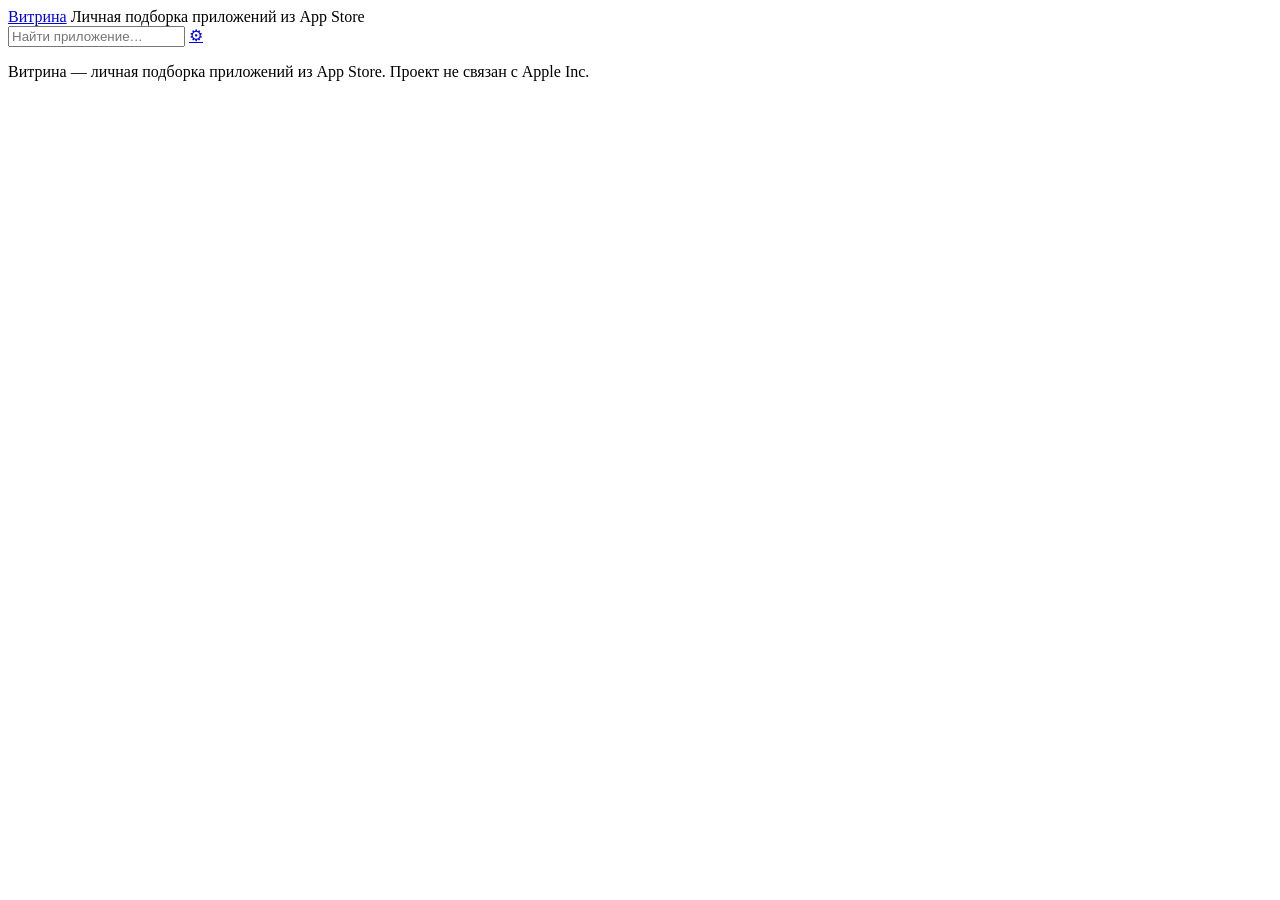
==== index.html @ bc3e37fc "Create index.html" ====
<!doctype html>
<html lang="ru">
<head>
  <meta charset="UTF-8">
  <meta name="viewport" content="width=device-width, initial-scale=1">
  <title>Витрина — подборка приложений из App Store</title>
  <meta name="description" content="Личная подборка полезных и интересных приложений из App Store.">
  <link rel="icon" href="data:image/svg+xml,%3Csvg xmlns='http://www.w3.org/2000/svg' viewBox='0 0 32 32'%3E%3Crect width='32' height='32' rx='8' fill='%23FF5A36'/%3E%3Ctext x='16' y='22' font-size='18' font-family='sans-serif' font-weight='700' fill='%2317100D' text-anchor='middle'%3EВ%3C/text%3E%3C/svg%3E">
  <link rel="preconnect" href="https://fonts.googleapis.com">
  <link rel="preconnect" href="https://fonts.gstatic.com" crossorigin>
  <link href="https://fonts.googleapis.com/css2?family=Unbounded:wght@500;600;700&family=Inter:wght@400;500;600&display=swap" rel="stylesheet">
  <link rel="stylesheet" href="css/style.css">
</head>
<body>

  <header class="site-header">
    <div class="header-inner">
      <div class="logo-block">
        <a href="index.html" class="logo">Витрина</a>
        <span class="logo-tagline">Личная подборка приложений из App Store</span>
      </div>
      <nav class="main-nav" id="categoryNav" aria-label="Категории"></nav>
      <div class="header-actions">
        <input type="search" id="searchInput" placeholder="Найти приложение…" aria-label="Поиск">
        <a class="admin-link" href="admin.html" title="Админ-панель" aria-label="Админ-панель">⚙</a>
      </div>
    </div>
  </header>

  <main>
    <section id="featuredSlot"></section>
    <section>
      <div class="feed-grid" id="feedGrid"></div>
      <p class="empty-state" id="emptyState" hidden>Ничего не нашлось. Попробуйте другую категорию или запрос.</p>
    </section>
  </main>

  <footer class="site-footer">
    <p>Витрина — личная подборка приложений из App Store. Проект не связан с Apple Inc.</p>
  </footer>

  <script src="js/apps-data.js"></script>
  <script src="js/store.js"></script>
  <script src="js/main.js"></script>
</body>
</html>
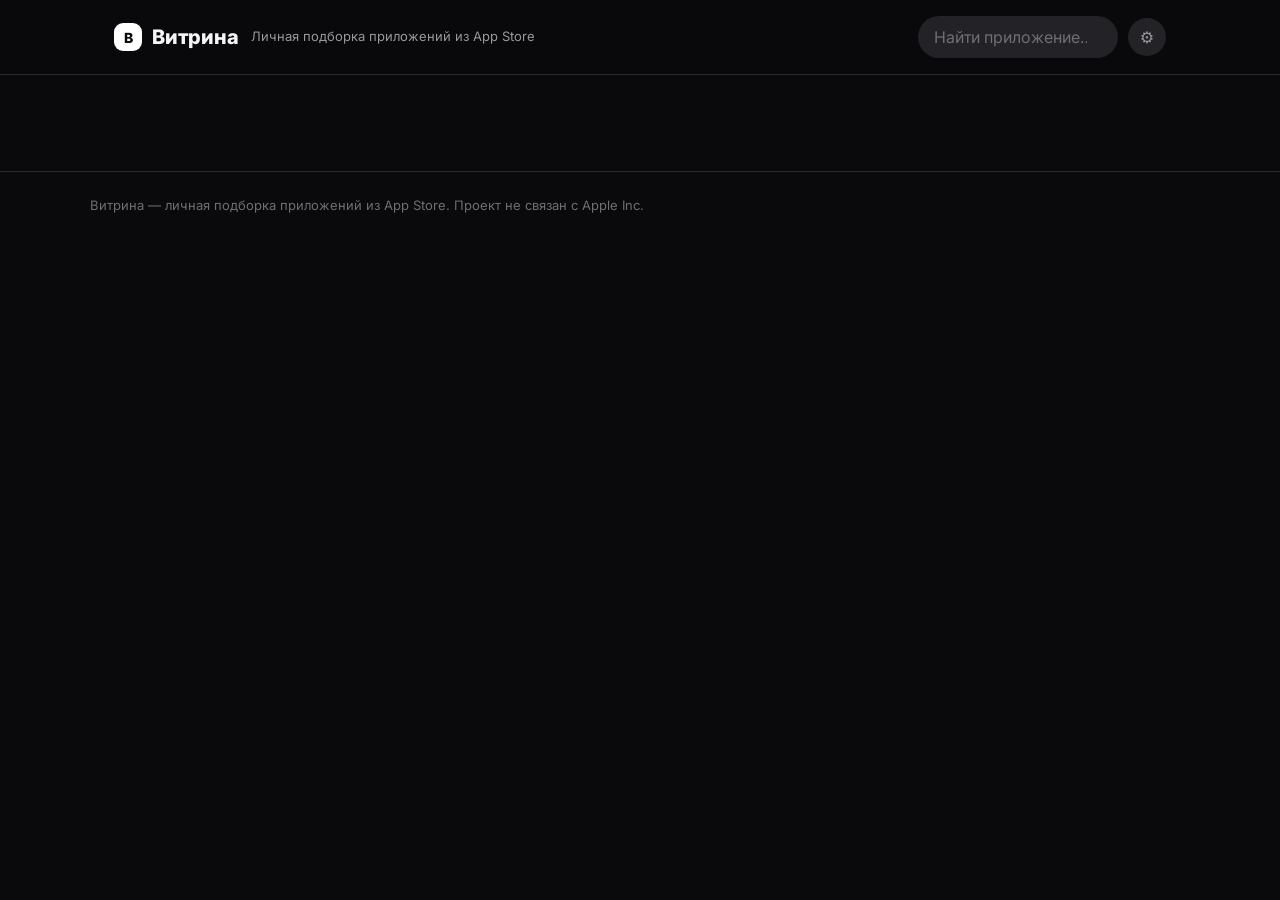
==== commit 54a4f859: "Update index.html" ====
--- a/index.html
+++ b/index.html
@@ -5,10 +5,10 @@
   <meta name="viewport" content="width=device-width, initial-scale=1">
   <title>Витрина — подборка приложений из App Store</title>
   <meta name="description" content="Личная подборка полезных и интересных приложений из App Store.">
-  <link rel="icon" href="data:image/svg+xml,%3Csvg xmlns='http://www.w3.org/2000/svg' viewBox='0 0 32 32'%3E%3Crect width='32' height='32' rx='8' fill='%23FF5A36'/%3E%3Ctext x='16' y='22' font-size='18' font-family='sans-serif' font-weight='700' fill='%2317100D' text-anchor='middle'%3EВ%3C/text%3E%3C/svg%3E">
+  <link rel="icon" href="data:image/svg+xml,%3Csvg xmlns='http://www.w3.org/2000/svg' viewBox='0 0 32 32'%3E%3Crect width='32' height='32' rx='9' fill='%230A0A0C'/%3E%3Ctext x='16' y='22' font-size='16' font-family='sans-serif' font-weight='800' fill='%23FFFFFF' text-anchor='middle'%3EВ%3C/text%3E%3C/svg%3E">
   <link rel="preconnect" href="https://fonts.googleapis.com">
   <link rel="preconnect" href="https://fonts.gstatic.com" crossorigin>
-  <link href="https://fonts.googleapis.com/css2?family=Unbounded:wght@500;600;700&family=Inter:wght@400;500;600&display=swap" rel="stylesheet">
+  <link href="https://fonts.googleapis.com/css2?family=Inter:wght@400;500;600;700;800&display=swap" rel="stylesheet">
   <link rel="stylesheet" href="css/style.css">
 </head>
 <body>
@@ -16,7 +16,7 @@
   <header class="site-header">
     <div class="header-inner">
       <div class="logo-block">
-        <a href="index.html" class="logo">Витрина</a>
+        <a href="index.html" class="logo"><span class="logo-mark">В</span>Витрина</a>
         <span class="logo-tagline">Личная подборка приложений из App Store</span>
       </div>
       <nav class="main-nav" id="categoryNav" aria-label="Категории"></nav>
@@ -39,8 +39,4 @@
     <p>Витрина — личная подборка приложений из App Store. Проект не связан с Apple Inc.</p>
   </footer>
 
-  <script src="js/apps-data.js"></script>
-  <script src="js/store.js"></script>
-  <script src="js/main.js"></script>
-</body>
-</html>
+  <script src="js/apps-data.js">
--- a/css/style.css
+++ b/css/style.css
@@ -0,0 +1,559 @@
+/* -------------------------------------------------------------------------
+   Витрина — design tokens (v2)
+   Монохромная тёмная гамма по референсам: почти чёрный фон, тёмно-серые
+   карточки, единственный "яркий" акцент — белый (как в кнопках Sign in /
+   Continue), капсульные формы для кнопок и полей, без цветной маркировки.
+------------------------------------------------------------------------- */
+:root {
+  --bg: #0A0A0C;
+  --surface: #18181B;
+  --surface-2: #232327;
+  --surface-3: #2C2C31;
+  --border: #2A2A2E;
+  --text: #F5F5F7;
+  --text-dim: #98989D;
+  --text-faint: #6E6E73;
+  --accent: #FFFFFF;
+  --accent-text: #0A0A0C;
+  --danger: #E5675A;
+  --radius-s: 12px;
+  --radius-m: 20px;
+  --radius-l: 28px;
+  --radius-full: 999px;
+  --content-width: 1100px;
+  --font: 'Inter', system-ui, -apple-system, sans-serif;
+}
+
+* { box-sizing: border-box; }
+
+html { color-scheme: dark; }
+
+body {
+  margin: 0;
+  background: var(--bg);
+  color: var(--text);
+  font-family: var(--font);
+  font-size: 16px;
+  line-height: 1.5;
+  -webkit-font-smoothing: antialiased;
+}
+
+h1, h2, h3 {
+  font-family: var(--font);
+  font-weight: 800;
+  letter-spacing: -0.01em;
+  line-height: 1.15;
+  margin: 0;
+}
+
+.logo { font-weight: 800; }
+
+p { margin: 0; }
+
+a { color: inherit; text-decoration: none; }
+
+img { max-width: 100%; display: block; }
+
+button, input, select, textarea {
+  font: inherit;
+  color: inherit;
+}
+
+:focus-visible {
+  outline: 2px solid var(--text);
+  outline-offset: 2px;
+}
+
+@media (prefers-reduced-motion: reduce) {
+  * { transition: none !important; animation: none !important; }
+}
+
+.wrap {
+  max-width: var(--content-width);
+  margin: 0 auto;
+  padding: 0 24px;
+}
+
+/* --------------------------------- header -------------------------------- */
+
+.site-header {
+  position: sticky;
+  top: 0;
+  z-index: 10;
+  background: rgba(10, 10, 12, 0.85);
+  backdrop-filter: blur(14px);
+  border-bottom: 1px solid var(--border);
+}
+
+.header-inner {
+  max-width: var(--content-width);
+  margin: 0 auto;
+  padding: 16px 24px;
+  display: flex;
+  align-items: center;
+  gap: 24px;
+  flex-wrap: wrap;
+}
+
+.logo-block {
+  display: flex;
+  align-items: center;
+  gap: 10px;
+  margin-right: auto;
+}
+
+.logo {
+  display: flex;
+  align-items: center;
+  gap: 10px;
+  font-size: 20px;
+  letter-spacing: -0.01em;
+}
+
+.logo-mark {
+  display: grid;
+  place-items: center;
+  width: 28px;
+  height: 28px;
+  border-radius: 9px;
+  background: var(--accent);
+  color: var(--accent-text);
+  font-size: 14px;
+  font-weight: 800;
+  flex: none;
+}
+
+.logo-tagline {
+  font-size: 13px;
+  color: var(--text-dim);
+  padding-left: 2px;
+}
+
+.back-link {
+  display: inline-block;
+  font-size: 14px;
+  color: var(--text-dim);
+  margin: 20px 0 0;
+  padding: 4px 0;
+}
+.back-link:hover { color: var(--text); }
+
+.main-nav {
+  display: flex;
+  gap: 8px;
+  overflow-x: auto;
+  scrollbar-width: none;
+}
+.main-nav::-webkit-scrollbar { display: none; }
+
+.nav-pill {
+  flex: none;
+  border: none;
+  background: var(--surface-2);
+  color: var(--text-dim);
+  padding: 8px 16px;
+  border-radius: var(--radius-full);
+  font-size: 14px;
+  font-weight: 500;
+  cursor: pointer;
+  transition: background 0.15s ease, color 0.15s ease;
+}
+.nav-pill:hover { background: var(--surface-3); color: var(--text); }
+.nav-pill.active {
+  background: var(--accent);
+  color: var(--accent-text);
+  font-weight: 600;
+}
+
+.header-actions {
+  display: flex;
+  align-items: center;
+  gap: 10px;
+}
+
+#searchInput {
+  background: var(--surface-2);
+  border: none;
+  border-radius: var(--radius-full);
+  padding: 9px 16px;
+  width: 200px;
+  max-width: 40vw;
+  transition: background 0.15s ease;
+}
+#searchInput:focus { background: var(--surface-3); }
+#searchInput::placeholder { color: var(--text-faint); }
+
+.admin-link {
+  width: 38px;
+  height: 38px;
+  display: grid;
+  place-items: center;
+  border-radius: 50%;
+  background: var(--surface-2);
+  font-size: 16px;
+  flex: none;
+  transition: background 0.15s ease, color 0.15s ease;
+  color: var(--text-dim);
+}
+.admin-link:hover { color: var(--text); background: var(--surface-3); }
+
+/* --------------------------------- main / feed --------------------------- */
+
+main { max-width: var(--content-width); margin: 0 auto; padding: 32px 24px 64px; }
+
+.tag {
+  display: inline-flex;
+  align-items: center;
+  gap: 6px;
+  font-size: 12px;
+  font-weight: 500;
+  color: var(--text-dim);
+  background: var(--surface-2);
+  padding: 4px 12px;
+  border-radius: var(--radius-full);
+}
+
+.chevron {
+  flex: none;
+  width: 22px;
+  height: 22px;
+  display: grid;
+  place-items: center;
+  color: var(--text-faint);
+}
+.chevron svg { width: 16px; height: 16px; }
+
+/* Featured card */
+
+.featured-card {
+  display: flex;
+  gap: 24px;
+  align-items: center;
+  background: var(--surface);
+  border-radius: var(--radius-l);
+  padding: 32px;
+  margin-bottom: 40px;
+  transition: background 0.15s ease;
+}
+.featured-card:hover { background: var(--surface-2); }
+
+.featured-icon {
+  width: 128px;
+  height: 128px;
+  flex: none;
+  border-radius: 28px;
+  overflow: hidden;
+}
+.featured-icon img { width: 100%; height: 100%; object-fit: cover; }
+
+.featured-body { display: flex; flex-direction: column; gap: 10px; align-items: flex-start; flex: 1; min-width: 0; }
+.featured-body h2 { font-size: 28px; }
+.featured-body p { color: var(--text-dim); font-size: 15px; max-width: 56ch; }
+
+.featured-chevron {
+  flex: none;
+  width: 36px;
+  height: 36px;
+  display: grid;
+  place-items: center;
+  border-radius: 50%;
+  background: var(--surface-2);
+  color: var(--text);
+  transition: background 0.15s ease;
+}
+.featured-chevron svg { width: 18px; height: 18px; }
+.featured-card:hover .featured-chevron { background: var(--surface-3); }
+
+/* Grid */
+
+.feed-grid {
+  display: grid;
+  grid-template-columns: repeat(3, 1fr);
+  gap: 14px;
+}
+
+.app-card {
+  display: flex;
+  align-items: center;
+  gap: 14px;
+  padding: 16px;
+  background: var(--surface);
+  border-radius: var(--radius-m);
+  transition: background 0.15s ease, transform 0.15s ease;
+}
+.app-card:hover {
+  background: var(--surface-2);
+  transform: translateY(-2px);
+}
+
+.app-card-icon {
+  width: 52px;
+  height: 52px;
+  flex: none;
+  border-radius: 14px;
+  overflow: hidden;
+}
+.app-card-icon img { width: 100%; height: 100%; object-fit: cover; }
+
+.icon-fallback {
+  width: 100%;
+  height: 100%;
+  display: grid;
+  place-items: center;
+  font-weight: 800;
+  font-size: 18px;
+  color: var(--text);
+  background: var(--surface-3);
+}
+
+.app-card-body { display: flex; flex-direction: column; gap: 6px; min-width: 0; flex: 1; }
+.app-card-body h3 { font-size: 15px; font-weight: 700; }
+.app-card-body p {
+  color: var(--text-dim);
+  font-size: 13px;
+  overflow: hidden;
+  display: -webkit-box;
+  -webkit-line-clamp: 2;
+  -webkit-box-orient: vertical;
+}
+
+.empty-state {
+  color: var(--text-dim);
+  padding: 40px 0;
+  text-align: center;
+}
+
+/* --------------------------------- app detail ----------------------------- */
+
+.app-detail { margin-top: 8px; }
+
+.detail-top {
+  display: flex;
+  gap: 24px;
+  align-items: center;
+  flex-wrap: wrap;
+}
+
+.detail-icon {
+  width: 112px;
+  height: 112px;
+  flex: none;
+  border-radius: 26px;
+  overflow: hidden;
+}
+.detail-icon img { width: 100%; height: 100%; object-fit: cover; }
+
+.detail-head { display: flex; flex-direction: column; gap: 8px; align-items: flex-start; }
+.detail-head h1 { font-size: 30px; }
+.developer { color: var(--text-dim); font-size: 14px; }
+
+.cta-button {
+  display: inline-block;
+  margin-top: 6px;
+  background: var(--accent);
+  color: var(--accent-text);
+  font-weight: 700;
+  padding: 11px 22px;
+  border-radius: var(--radius-full);
+  font-size: 14px;
+  transition: opacity 0.15s ease;
+}
+.cta-button:hover { opacity: 0.85; }
+.cta-button.disabled {
+  background: var(--surface-2);
+  color: var(--text-dim);
+}
+
+.detail-tagline {
+  font-size: 18px;
+  color: var(--text);
+  margin-top: 28px;
+  max-width: 64ch;
+}
+
+.detail-description {
+  margin-top: 16px;
+  color: var(--text-dim);
+  max-width: 64ch;
+}
+
+.screens-strip {
+  display: flex;
+  gap: 12px;
+  overflow-x: auto;
+  margin-top: 28px;
+  padding-bottom: 8px;
+}
+.screens-strip img {
+  height: 340px;
+  border-radius: var(--radius-m);
+  flex: none;
+}
+
+.added-meta {
+  margin-top: 28px;
+  font-size: 13px;
+  color: var(--text-faint);
+}
+
+.related { margin-top: 56px; }
+.related h2 { font-size: 18px; margin-bottom: 16px; }
+
+/* --------------------------------- footer --------------------------------- */
+
+.site-footer {
+  border-top: 1px solid var(--border);
+  padding: 24px;
+}
+.site-footer p {
+  max-width: var(--content-width);
+  margin: 0 auto;
+  color: var(--text-faint);
+  font-size: 13px;
+}
+
+/* --------------------------------- admin ----------------------------------- */
+
+.admin-main { max-width: 720px; }
+
+.login-gate { max-width: 360px; margin: 40px auto; text-align: center; }
+.login-gate h1 { font-size: 22px; margin-bottom: 20px; }
+#loginForm { display: flex; gap: 8px; }
+#passwordInput {
+  flex: 1;
+  background: var(--surface);
+  border: 1px solid var(--border);
+  border-radius: var(--radius-full);
+  padding: 11px 16px;
+}
+#passwordInput:focus { border-color: var(--text-dim); }
+#loginForm button {
+  background: var(--accent);
+  color: var(--accent-text);
+  border: none;
+  border-radius: var(--radius-full);
+  padding: 11px 20px;
+  font-weight: 700;
+  cursor: pointer;
+}
+.error-text { color: var(--danger); font-size: 13px; margin-top: 12px; }
+.hint { color: var(--text-faint); font-size: 13px; margin-top: 20px; }
+
+.admin-toolbar {
+  display: flex;
+  justify-content: space-between;
+  align-items: center;
+  flex-wrap: wrap;
+  gap: 12px;
+  margin-bottom: 24px;
+}
+.admin-toolbar h1 { font-size: 20px; }
+.toolbar-actions { display: flex; gap: 8px; }
+.toolbar-actions button, .import-label {
+  background: var(--surface-2);
+  border: none;
+  color: var(--text);
+  border-radius: var(--radius-full);
+  padding: 9px 16px;
+  font-size: 13px;
+  font-weight: 500;
+  cursor: pointer;
+}
+.toolbar-actions button:hover, .import-label:hover { background: var(--surface-3); }
+
+.app-form {
+  display: flex;
+  flex-direction: column;
+  gap: 14px;
+  background: var(--surface);
+  border-radius: var(--radius-m);
+  padding: 24px;
+  margin-bottom: 32px;
+}
+.form-row { display: flex; flex-direction: column; gap: 6px; }
+.form-row label { display: flex; flex-direction: column; gap: 6px; font-size: 13px; color: var(--text-dim); }
+.form-row input,
+.form-row select,
+.form-row textarea {
+  background: var(--bg);
+  border: 1px solid var(--border);
+  border-radius: var(--radius-s);
+  padding: 10px 12px;
+  color: var(--text);
+  font-size: 14px;
+}
+.form-row input:focus, .form-row select:focus, .form-row textarea:focus { border-color: var(--text-dim); }
+.checkbox-row label { flex-direction: row; align-items: center; font-size: 14px; color: var(--text); }
+.checkbox-row input { width: auto; }
+
+.form-actions { display: flex; gap: 10px; margin-top: 4px; }
+#submitBtn {
+  background: var(--accent);
+  color: var(--accent-text);
+  border: none;
+  border-radius: var(--radius-full);
+  padding: 11px 22px;
+  font-weight: 700;
+  cursor: pointer;
+}
+#cancelEditBtn {
+  background: var(--surface-2);
+  border: none;
+  color: var(--text-dim);
+  border-radius: var(--radius-full);
+  padding: 11px 18px;
+  cursor: pointer;
+}
+
+.admin-status {
+  background: var(--surface-2);
+  color: var(--text);
+  border-radius: var(--radius-s);
+  padding: 10px 14px;
+  font-size: 13px;
+  margin-bottom: 20px;
+}
+
+.admin-list { display: flex; flex-direction: column; gap: 8px; }
+.admin-row {
+  display: flex;
+  align-items: center;
+  gap: 14px;
+  background: var(--surface);
+  border-radius: var(--radius-m);
+  padding: 12px 16px;
+}
+.admin-row-icon { width: 40px; height: 40px; flex: none; border-radius: 10px; overflow: hidden; }
+.admin-row-icon img { width: 100%; height: 100%; object-fit: cover; }
+.admin-row-body { display: flex; flex-direction: column; gap: 2px; margin-right: auto; min-width: 0; }
+.admin-row-body strong { font-size: 14px; font-weight: 700; }
+.admin-row-body span { font-size: 12px; color: var(--text-dim); }
+.admin-row-actions { display: flex; gap: 8px; flex: none; }
+.admin-row-actions button {
+  background: var(--surface-2);
+  border: none;
+  color: var(--text);
+  border-radius: var(--radius-full);
+  padding: 7px 14px;
+  font-size: 12px;
+  cursor: pointer;
+}
+.admin-row-actions button:hover { background: var(--surface-3); }
+.admin-row-actions button.danger { color: var(--danger); }
+
+/* --------------------------------- responsive ------------------------------ */
+
+@media (max-width: 900px) {
+  .feed-grid { grid-template-columns: repeat(2, 1fr); }
+}
+
+@media (max-width: 640px) {
+  .feed-grid { grid-template-columns: 1fr; }
+  .featured-card { flex-direction: column; align-items: flex-start; padding: 24px; }
+  .featured-icon { width: 96px; height: 96px; }
+  .featured-chevron { display: none; }
+  .header-inner { padding: 14px 16px; }
+  #searchInput { width: 140px; }
+  .detail-top { flex-direction: column; align-items: flex-start; }
+  .screens-strip img { height: 260px; }
+}
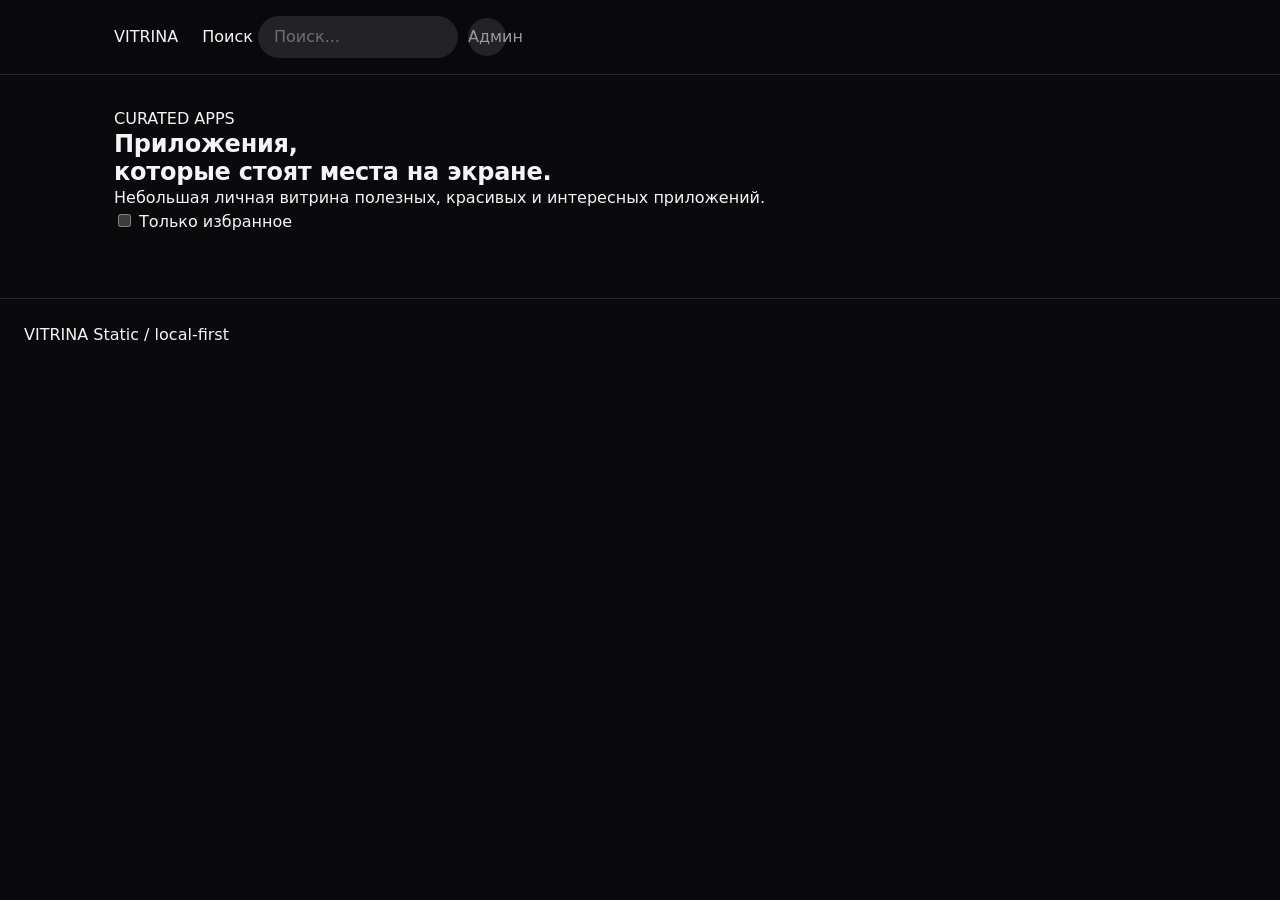
==== commit 5fbb99e2: "Update index.html" ====
--- a/index.html
+++ b/index.html
@@ -1,42 +1,90 @@
 <!doctype html>
 <html lang="ru">
 <head>
-  <meta charset="UTF-8">
+  <meta charset="utf-8">
   <meta name="viewport" content="width=device-width, initial-scale=1">
-  <title>Витрина — подборка приложений из App Store</title>
-  <meta name="description" content="Личная подборка полезных и интересных приложений из App Store.">
-  <link rel="icon" href="data:image/svg+xml,%3Csvg xmlns='http://www.w3.org/2000/svg' viewBox='0 0 32 32'%3E%3Crect width='32' height='32' rx='9' fill='%230A0A0C'/%3E%3Ctext x='16' y='22' font-size='16' font-family='sans-serif' font-weight='800' fill='%23FFFFFF' text-anchor='middle'%3EВ%3C/text%3E%3C/svg%3E">
-  <link rel="preconnect" href="https://fonts.googleapis.com">
-  <link rel="preconnect" href="https://fonts.gstatic.com" crossorigin>
-  <link href="https://fonts.googleapis.com/css2?family=Inter:wght@400;500;600;700;800&display=swap" rel="stylesheet">
+  <meta name="theme-color" content="#0b0b0d">
+  <meta name="description" content="Vitrina — каталог приложений для iPhone и iPad.">
+  <meta property="og:title" content="Vitrina — каталог приложений">
+  <meta property="og:description" content="Подборка приложений для iPhone и iPad.">
+  <meta property="og:type" content="website">
+  <title>Vitrina — приложения</title>
   <link rel="stylesheet" href="css/style.css">
 </head>
 <body>
+  <header class="site-header">
+    <div class="container header-inner">
+      <a class="brand" href="index.html" aria-label="Vitrina — главная">
+        VITRINA
+      </a>
 
-  <header class="site-header">
-    <div class="header-inner">
-      <div class="logo-block">
-        <a href="index.html" class="logo"><span class="logo-mark">В</span>Витрина</a>
-        <span class="logo-tagline">Личная подборка приложений из App Store</span>
-      </div>
-      <nav class="main-nav" id="categoryNav" aria-label="Категории"></nav>
       <div class="header-actions">
-        <input type="search" id="searchInput" placeholder="Найти приложение…" aria-label="Поиск">
-        <a class="admin-link" href="admin.html" title="Админ-панель" aria-label="Админ-панель">⚙</a>
+        <label class="search-box">
+          <span class="sr-only">Поиск</span>
+          <input
+            id="searchInput"
+            type="search"
+            placeholder="Поиск..."
+            autocomplete="off"
+          >
+        </label>
+
+        <a class="admin-link" href="admin.html">Админ</a>
       </div>
     </div>
   </header>
 
-  <main>
-    <section id="featuredSlot"></section>
-    <section>
-      <div class="feed-grid" id="feedGrid"></div>
-      <p class="empty-state" id="emptyState" hidden>Ничего не нашлось. Попробуйте другую категорию или запрос.</p>
+  <main class="container">
+    <section class="hero">
+      <div>
+        <p class="eyebrow">CURATED APPS</p>
+
+        <h1>
+          Приложения,<br>
+          которые стоят места на экране.
+        </h1>
+
+        <p class="hero-copy">
+          Небольшая личная витрина полезных, красивых
+          и интересных приложений.
+        </p>
+      </div>
     </section>
+
+    <section class="toolbar" aria-label="Фильтры каталога">
+      <div
+        id="categoryFilters"
+        class="filter-list"
+        role="tablist"
+        aria-label="Категории"
+      ></div>
+
+      <label class="featured-toggle">
+        <input id="featuredOnly" type="checkbox">
+        <span>Только избранное</span>
+      </label>
+    </section>
+
+    <section
+      id="feed"
+      class="feed-grid"
+      aria-live="polite"
+    ></section>
+
+    <p id="emptyState" class="empty-state" hidden>
+      Ничего не нашлось. Попробуй другой запрос.
+    </p>
   </main>
 
   <footer class="site-footer">
-    <p>Витрина — личная подборка приложений из App Store. Проект не связан с Apple Inc.</p>
+    <div class="container footer-inner">
+      <span>VITRINA</span>
+      <span>Static / local-first</span>
+    </div>
   </footer>
 
-  <script src="js/apps-data.js">
+  <script src="js/apps-data.js"></script>
+  <script src="js/store.js"></script>
+  <script src="js/home.js"></script>
+</body>
+</html>
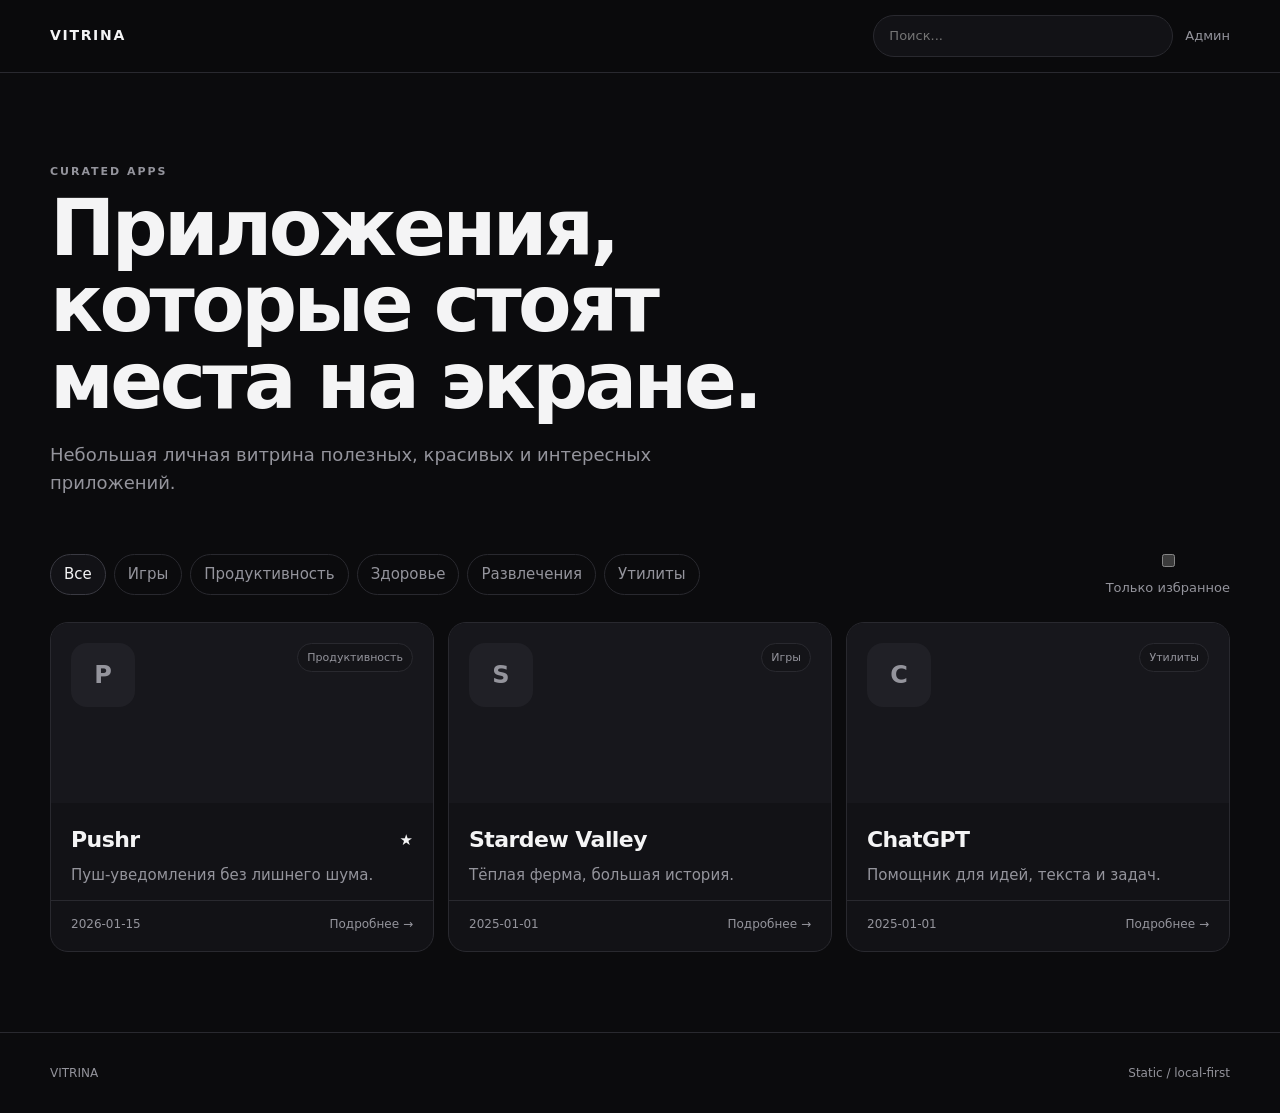
==== commit edb27397: "Update index.html" ====
--- a/index.html
+++ b/index.html
@@ -14,77 +14,42 @@
 <body>
   <header class="site-header">
     <div class="container header-inner">
-      <a class="brand" href="index.html" aria-label="Vitrina — главная">
-        VITRINA
-      </a>
-
+      <a class="brand" href="index.html" aria-label="Vitrina — главная">VITRINA</a>
       <div class="header-actions">
         <label class="search-box">
           <span class="sr-only">Поиск</span>
-          <input
-            id="searchInput"
-            type="search"
-            placeholder="Поиск..."
-            autocomplete="off"
-          >
+          <input id="searchInput" type="search" placeholder="Поиск..." autocomplete="off">
         </label>
-
         <a class="admin-link" href="admin.html">Админ</a>
       </div>
     </div>
   </header>
-
   <main class="container">
     <section class="hero">
       <div>
         <p class="eyebrow">CURATED APPS</p>
-
-        <h1>
-          Приложения,<br>
-          которые стоят места на экране.
-        </h1>
-
-        <p class="hero-copy">
-          Небольшая личная витрина полезных, красивых
-          и интересных приложений.
-        </p>
+        <h1>Приложения,<br>которые стоят места на экране.</h1>
+        <p class="hero-copy">Небольшая личная витрина полезных, красивых и интересных приложений.</p>
       </div>
     </section>
-
     <section class="toolbar" aria-label="Фильтры каталога">
-      <div
-        id="categoryFilters"
-        class="filter-list"
-        role="tablist"
-        aria-label="Категории"
-      ></div>
-
+      <div id="categoryFilters" class="filter-list" role="tablist" aria-label="Категории"></div>
       <label class="featured-toggle">
         <input id="featuredOnly" type="checkbox">
         <span>Только избранное</span>
       </label>
     </section>
-
-    <section
-      id="feed"
-      class="feed-grid"
-      aria-live="polite"
-    ></section>
-
-    <p id="emptyState" class="empty-state" hidden>
-      Ничего не нашлось. Попробуй другой запрос.
-    </p>
+    <section id="feed" class="feed-grid" aria-live="polite"></section>
+    <p id="emptyState" class="empty-state" hidden>Ничего не нашлось. Попробуй другой запрос.</p>
   </main>
-
   <footer class="site-footer">
     <div class="container footer-inner">
       <span>VITRINA</span>
       <span>Static / local-first</span>
     </div>
   </footer>
-
   <script src="js/apps-data.js"></script>
   <script src="js/store.js"></script>
   <script src="js/home.js"></script>
 </body>
-</html>+</html>
--- a/css/style.css
+++ b/css/style.css
@@ -1,559 +1,463 @@
-/* -------------------------------------------------------------------------
-   Витрина — design tokens (v2)
-   Монохромная тёмная гамма по референсам: почти чёрный фон, тёмно-серые
-   карточки, единственный "яркий" акцент — белый (как в кнопках Sign in /
-   Continue), капсульные формы для кнопок и полей, без цветной маркировки.
-------------------------------------------------------------------------- */
+* { box-sizing: border-box; }
+
 :root {
-  --bg: #0A0A0C;
-  --surface: #18181B;
-  --surface-2: #232327;
-  --surface-3: #2C2C31;
-  --border: #2A2A2E;
-  --text: #F5F5F7;
-  --text-dim: #98989D;
-  --text-faint: #6E6E73;
-  --accent: #FFFFFF;
-  --accent-text: #0A0A0C;
-  --danger: #E5675A;
-  --radius-s: 12px;
-  --radius-m: 20px;
-  --radius-l: 28px;
-  --radius-full: 999px;
-  --content-width: 1100px;
-  --font: 'Inter', system-ui, -apple-system, sans-serif;
-}
-
-* { box-sizing: border-box; }
-
-html { color-scheme: dark; }
+  color-scheme: dark;
+  --bg: #0b0b0d;
+  --panel: #121216;
+  --panel-2: #17171c;
+  --text: #f4f4f5;
+  --muted: #94949c;
+  --line: #29292f;
+  --line-strong: #3a3a42;
+  --radius: 18px;
+  --max: 1180px;
+}
+
+html { scroll-behavior: smooth; }
 
 body {
   margin: 0;
+  min-width: 320px;
   background: var(--bg);
   color: var(--text);
-  font-family: var(--font);
-  font-size: 16px;
-  line-height: 1.5;
-  -webkit-font-smoothing: antialiased;
-}
-
-h1, h2, h3 {
-  font-family: var(--font);
-  font-weight: 800;
-  letter-spacing: -0.01em;
-  line-height: 1.15;
-  margin: 0;
-}
-
-.logo { font-weight: 800; }
-
-p { margin: 0; }
+  font: 15px/1.55 Inter, ui-sans-serif, system-ui, -apple-system, BlinkMacSystemFont, "Segoe UI", sans-serif;
+}
 
 a { color: inherit; text-decoration: none; }
-
-img { max-width: 100%; display: block; }
-
-button, input, select, textarea {
-  font: inherit;
-  color: inherit;
-}
-
-:focus-visible {
-  outline: 2px solid var(--text);
-  outline-offset: 2px;
-}
-
-@media (prefers-reduced-motion: reduce) {
-  * { transition: none !important; animation: none !important; }
-}
-
-.wrap {
-  max-width: var(--content-width);
-  margin: 0 auto;
-  padding: 0 24px;
-}
-
-/* --------------------------------- header -------------------------------- */
+button, input, textarea, select { font: inherit; }
+button, .button { cursor: pointer; }
+img { max-width: 100%; }
+
+.container {
+  width: min(calc(100% - 32px), var(--max));
+  margin-inline: auto;
+}
 
 .site-header {
   position: sticky;
   top: 0;
   z-index: 10;
-  background: rgba(10, 10, 12, 0.85);
-  backdrop-filter: blur(14px);
-  border-bottom: 1px solid var(--border);
-}
-
-.header-inner {
-  max-width: var(--content-width);
-  margin: 0 auto;
-  padding: 16px 24px;
-  display: flex;
-  align-items: center;
+  border-bottom: 1px solid var(--line);
+  background: rgba(11, 11, 13, .88);
+  backdrop-filter: blur(16px);
+  -webkit-backdrop-filter: blur(16px);
+}
+
+.header-inner, .footer-inner {
+  min-height: 72px;
+  display: flex;
+  align-items: center;
+  justify-content: space-between;
+  gap: 18px;
+}
+
+.brand {
+  font-weight: 900;
+  letter-spacing: .12em;
+  font-size: 14px;
+}
+
+.header-actions {
+  display: flex;
+  align-items: center;
+  gap: 12px;
+}
+
+.search-box input {
+  width: min(32vw, 300px);
+  border: 1px solid var(--line);
+  background: var(--panel);
+  color: var(--text);
+  border-radius: 999px;
+  padding: 10px 15px;
+  outline: none;
+}
+
+.search-box input:focus,
+input:focus,
+textarea:focus,
+select:focus {
+  border-color: var(--line-strong);
+  box-shadow: 0 0 0 3px rgba(255,255,255,.05);
+}
+
+.admin-link, .back-link {
+  color: var(--muted);
+  font-size: 13px;
+}
+.admin-link:hover, .back-link:hover { color: var(--text); }
+
+.hero {
+  padding: 90px 0 54px;
+  max-width: 850px;
+}
+
+.eyebrow {
+  margin: 0 0 10px;
+  color: var(--muted);
+  font-size: 11px;
+  font-weight: 800;
+  letter-spacing: .18em;
+  text-transform: uppercase;
+}
+
+.hero h1, .detail h1, .admin-page h1 {
+  margin: 0;
+  font-size: clamp(38px, 7vw, 78px);
+  line-height: .98;
+  letter-spacing: -.045em;
+}
+
+.hero-copy {
+  max-width: 620px;
+  color: var(--muted);
+  font-size: 18px;
+  margin: 22px 0 0;
+}
+
+.toolbar {
+  display: flex;
+  align-items: center;
+  justify-content: space-between;
+  gap: 16px;
+  margin-bottom: 24px;
+  flex-wrap: wrap;
+}
+
+.filter-list {
+  display: flex;
+  gap: 8px;
+  flex-wrap: wrap;
+}
+
+.filter-button {
+  border: 1px solid var(--line);
+  border-radius: 999px;
+  background: transparent;
+  color: var(--muted);
+  padding: 8px 13px;
+}
+.filter-button:hover, .filter-button.active {
+  color: var(--text);
+  border-color: var(--line-strong);
+  background: var(--panel);
+}
+
+.featured-toggle, .checkbox-label {
+  display: inline-flex;
+  align-items: center;
+  gap: 8px;
+  color: var(--muted);
+  white-space: nowrap;
+}
+
+.feed-grid {
+  display: grid;
+  grid-template-columns: repeat(3, minmax(0, 1fr));
+  gap: 14px;
+  padding-bottom: 80px;
+}
+
+.app-card {
+  border: 1px solid var(--line);
+  border-radius: var(--radius);
+  overflow: hidden;
+  background: var(--panel);
+  transition: transform .2s ease, border-color .2s ease;
+}
+.app-card:hover {
+  transform: translateY(-2px);
+  border-color: var(--line-strong);
+}
+
+.app-card-link { display: block; height: 100%; }
+
+.card-top {
+  min-height: 180px;
+  display: flex;
+  justify-content: space-between;
+  align-items: flex-start;
+  padding: 20px;
+  background: var(--panel-2);
+}
+
+.app-icon, .icon-fallback {
+  width: 64px;
+  height: 64px;
+  border-radius: 16px;
+  object-fit: cover;
+  background: #202026;
+}
+.icon-fallback {
+  display: grid;
+  place-items: center;
+  color: var(--muted);
+  font-weight: 800;
+  font-size: 24px;
+}
+
+.category, .badge {
+  border: 1px solid var(--line);
+  background: rgba(0,0,0,.15);
+  border-radius: 999px;
+  color: var(--muted);
+  padding: 5px 9px;
+  font-size: 11px;
+}
+
+.card-body { padding: 20px 20px 12px; }
+.card-title-row {
+  display: flex;
+  align-items: center;
+  justify-content: space-between;
+  gap: 10px;
+}
+.card-body h2 {
+  margin: 0;
+  font-size: 22px;
+  letter-spacing: -.025em;
+}
+.card-body p {
+  color: var(--muted);
+  margin: 7px 0 0;
+}
+.featured-mark { color: var(--text); }
+
+.card-footer {
+  display: flex;
+  justify-content: space-between;
+  gap: 10px;
+  padding: 14px 20px 18px;
+  color: var(--muted);
+  font-size: 12px;
+  border-top: 1px solid var(--line);
+}
+
+.empty-state {
+  padding: 80px 0 120px;
+  text-align: center;
+  color: var(--muted);
+}
+
+.site-footer {
+  border-top: 1px solid var(--line);
+  color: var(--muted);
+  font-size: 12px;
+}
+.footer-inner { min-height: 80px; }
+
+.detail-page { padding: 70px 0 100px; }
+.detail { max-width: 900px; margin: auto; }
+.detail-head {
+  display: grid;
+  grid-template-columns: 100px 1fr;
   gap: 24px;
+  align-items: center;
+}
+.detail-icon {
+  width: 100px;
+  height: 100px;
+  border-radius: 24px;
+  object-fit: cover;
+  background: var(--panel-2);
+}
+.detail-tagline {
+  margin: 14px 0 0;
+  color: var(--muted);
+  font-size: 19px;
+}
+.detail-meta {
+  display: flex;
+  gap: 12px;
   flex-wrap: wrap;
-}
-
-.logo-block {
-  display: flex;
-  align-items: center;
-  gap: 10px;
-  margin-right: auto;
-}
-
-.logo {
-  display: flex;
-  align-items: center;
-  gap: 10px;
-  font-size: 20px;
-  letter-spacing: -0.01em;
-}
-
-.logo-mark {
-  display: grid;
-  place-items: center;
-  width: 28px;
-  height: 28px;
-  border-radius: 9px;
-  background: var(--accent);
-  color: var(--accent-text);
-  font-size: 14px;
-  font-weight: 800;
-  flex: none;
-}
-
-.logo-tagline {
+  margin: 30px 0;
+  color: var(--muted);
   font-size: 13px;
-  color: var(--text-dim);
-  padding-left: 2px;
-}
-
-.back-link {
-  display: inline-block;
-  font-size: 14px;
-  color: var(--text-dim);
-  margin: 20px 0 0;
-  padding: 4px 0;
-}
-.back-link:hover { color: var(--text); }
-
-.main-nav {
-  display: flex;
+}
+.detail-description {
+  padding: 28px 0;
+  border-top: 1px solid var(--line);
+  border-bottom: 1px solid var(--line);
+  font-size: 17px;
+  color: #d8d8dc;
+}
+.screenshots { margin-top: 54px; }
+.screenshots h2, .admin-list-section h2, .panel h2 { font-size: 22px; }
+.screenshots-grid {
+  display: grid;
+  grid-template-columns: repeat(2, minmax(0,1fr));
+  gap: 14px;
+}
+.screenshot {
+  margin: 0;
+  border: 1px solid var(--line);
+  border-radius: 16px;
+  overflow: hidden;
+  background: var(--panel);
+  min-height: 180px;
+}
+.screenshot img {
+  width: 100%;
+  display: block;
+}
+
+.button {
+  display: inline-flex;
+  align-items: center;
+  justify-content: center;
+  min-height: 42px;
+  padding: 9px 15px;
+  border: 1px solid var(--line-strong);
+  border-radius: 11px;
+  background: var(--panel);
+  color: var(--text);
+}
+.button:hover { border-color: #55555e; }
+.button.primary { background: var(--text); color: #0b0b0d; border-color: var(--text); }
+.button.danger { color: #ffb4b4; }
+.button.small { min-height: 36px; padding: 7px 11px; font-size: 13px; }
+
+.button-row { display: flex; flex-wrap: wrap; gap: 9px; }
+
+.panel {
+  border: 1px solid var(--line);
+  border-radius: var(--radius);
+  background: var(--panel);
+  padding: 24px;
+}
+.panel.narrow { max-width: 540px; margin: 80px auto; }
+
+.admin-page { padding: 54px 0 100px; }
+.admin-heading {
+  display: flex;
+  justify-content: space-between;
+  align-items: end;
+  gap: 20px;
+  margin-bottom: 30px;
+}
+.admin-page h1 { font-size: clamp(36px, 6vw, 62px); }
+
+.admin-grid {
+  display: grid;
+  grid-template-columns: minmax(0, 1.5fr) minmax(280px, .7fr);
+  gap: 14px;
+}
+.stack { display: flex; flex-direction: column; gap: 16px; }
+
+.form-grid {
+  display: grid;
+  grid-template-columns: repeat(2, minmax(0, 1fr));
+  gap: 12px;
+}
+
+label {
+  display: flex;
+  flex-direction: column;
+  gap: 7px;
+  color: var(--muted);
+  font-size: 13px;
+}
+input, textarea, select {
+  width: 100%;
+  border: 1px solid var(--line);
+  border-radius: 10px;
+  padding: 11px 12px;
+  background: #0e0e11;
+  color: var(--text);
+  outline: none;
+}
+textarea { resize: vertical; }
+.checkbox-row { padding: 3px 0; }
+.file-button { cursor: pointer; }
+.muted { color: var(--muted); }
+.form-error { color: #ff9d9d; margin: 0; }
+.form-status { min-height: 1.5em; color: var(--muted); margin: 0; }
+
+.section-heading {
+  display: flex;
+  justify-content: space-between;
+  align-items: center;
+  gap: 12px;
+}
+.section-heading h2 { margin: 0; }
+
+.admin-list-section { margin-top: 44px; }
+.admin-list {
+  margin-top: 16px;
+  display: grid;
   gap: 8px;
-  overflow-x: auto;
-  scrollbar-width: none;
-}
-.main-nav::-webkit-scrollbar { display: none; }
-
-.nav-pill {
-  flex: none;
-  border: none;
-  background: var(--surface-2);
-  color: var(--text-dim);
-  padding: 8px 16px;
-  border-radius: var(--radius-full);
-  font-size: 14px;
-  font-weight: 500;
-  cursor: pointer;
-  transition: background 0.15s ease, color 0.15s ease;
-}
-.nav-pill:hover { background: var(--surface-3); color: var(--text); }
-.nav-pill.active {
-  background: var(--accent);
-  color: var(--accent-text);
-  font-weight: 600;
-}
-
-.header-actions {
-  display: flex;
-  align-items: center;
-  gap: 10px;
-}
-
-#searchInput {
-  background: var(--surface-2);
-  border: none;
-  border-radius: var(--radius-full);
-  padding: 9px 16px;
-  width: 200px;
-  max-width: 40vw;
-  transition: background 0.15s ease;
-}
-#searchInput:focus { background: var(--surface-3); }
-#searchInput::placeholder { color: var(--text-faint); }
-
-.admin-link {
-  width: 38px;
-  height: 38px;
-  display: grid;
-  place-items: center;
-  border-radius: 50%;
-  background: var(--surface-2);
-  font-size: 16px;
-  flex: none;
-  transition: background 0.15s ease, color 0.15s ease;
-  color: var(--text-dim);
-}
-.admin-link:hover { color: var(--text); background: var(--surface-3); }
-
-/* --------------------------------- main / feed --------------------------- */
-
-main { max-width: var(--content-width); margin: 0 auto; padding: 32px 24px 64px; }
-
-.tag {
-  display: inline-flex;
-  align-items: center;
-  gap: 6px;
-  font-size: 12px;
-  font-weight: 500;
-  color: var(--text-dim);
-  background: var(--surface-2);
-  padding: 4px 12px;
-  border-radius: var(--radius-full);
-}
-
-.chevron {
-  flex: none;
-  width: 22px;
-  height: 22px;
-  display: grid;
-  place-items: center;
-  color: var(--text-faint);
-}
-.chevron svg { width: 16px; height: 16px; }
-
-/* Featured card */
-
-.featured-card {
-  display: flex;
-  gap: 24px;
-  align-items: center;
-  background: var(--surface);
-  border-radius: var(--radius-l);
-  padding: 32px;
-  margin-bottom: 40px;
-  transition: background 0.15s ease;
-}
-.featured-card:hover { background: var(--surface-2); }
-
-.featured-icon {
-  width: 128px;
-  height: 128px;
-  flex: none;
-  border-radius: 28px;
+}
+.admin-item {
+  display: flex;
+  align-items: center;
+  justify-content: space-between;
+  gap: 14px;
+  border: 1px solid var(--line);
+  border-radius: 14px;
+  padding: 12px;
+  background: var(--panel);
+}
+.admin-item-main {
+  display: flex;
+  align-items: center;
+  gap: 12px;
+  min-width: 0;
+}
+.admin-icon {
+  width: 48px;
+  height: 48px;
+  border-radius: 12px;
+  object-fit: cover;
+  flex: 0 0 auto;
+}
+.admin-item h3 { margin: 0; font-size: 15px; }
+.admin-item p { margin: 2px 0 0; color: var(--muted); font-size: 12px; }
+
+.not-found { margin: 80px auto; max-width: 650px; text-align: center; }
+.image-error { background: var(--panel-2); min-height: 120px; }
+
+.sr-only {
+  position: absolute;
+  width: 1px;
+  height: 1px;
+  padding: 0;
+  margin: -1px;
   overflow: hidden;
-}
-.featured-icon img { width: 100%; height: 100%; object-fit: cover; }
-
-.featured-body { display: flex; flex-direction: column; gap: 10px; align-items: flex-start; flex: 1; min-width: 0; }
-.featured-body h2 { font-size: 28px; }
-.featured-body p { color: var(--text-dim); font-size: 15px; max-width: 56ch; }
-
-.featured-chevron {
-  flex: none;
-  width: 36px;
-  height: 36px;
-  display: grid;
-  place-items: center;
-  border-radius: 50%;
-  background: var(--surface-2);
-  color: var(--text);
-  transition: background 0.15s ease;
-}
-.featured-chevron svg { width: 18px; height: 18px; }
-.featured-card:hover .featured-chevron { background: var(--surface-3); }
-
-/* Grid */
-
-.feed-grid {
-  display: grid;
-  grid-template-columns: repeat(3, 1fr);
-  gap: 14px;
-}
-
-.app-card {
-  display: flex;
-  align-items: center;
-  gap: 14px;
-  padding: 16px;
-  background: var(--surface);
-  border-radius: var(--radius-m);
-  transition: background 0.15s ease, transform 0.15s ease;
-}
-.app-card:hover {
-  background: var(--surface-2);
-  transform: translateY(-2px);
-}
-
-.app-card-icon {
-  width: 52px;
-  height: 52px;
-  flex: none;
-  border-radius: 14px;
-  overflow: hidden;
-}
-.app-card-icon img { width: 100%; height: 100%; object-fit: cover; }
-
-.icon-fallback {
-  width: 100%;
-  height: 100%;
-  display: grid;
-  place-items: center;
-  font-weight: 800;
-  font-size: 18px;
-  color: var(--text);
-  background: var(--surface-3);
-}
-
-.app-card-body { display: flex; flex-direction: column; gap: 6px; min-width: 0; flex: 1; }
-.app-card-body h3 { font-size: 15px; font-weight: 700; }
-.app-card-body p {
-  color: var(--text-dim);
-  font-size: 13px;
-  overflow: hidden;
-  display: -webkit-box;
-  -webkit-line-clamp: 2;
-  -webkit-box-orient: vertical;
-}
-
-.empty-state {
-  color: var(--text-dim);
-  padding: 40px 0;
-  text-align: center;
-}
-
-/* --------------------------------- app detail ----------------------------- */
-
-.app-detail { margin-top: 8px; }
-
-.detail-top {
-  display: flex;
-  gap: 24px;
-  align-items: center;
-  flex-wrap: wrap;
-}
-
-.detail-icon {
-  width: 112px;
-  height: 112px;
-  flex: none;
-  border-radius: 26px;
-  overflow: hidden;
-}
-.detail-icon img { width: 100%; height: 100%; object-fit: cover; }
-
-.detail-head { display: flex; flex-direction: column; gap: 8px; align-items: flex-start; }
-.detail-head h1 { font-size: 30px; }
-.developer { color: var(--text-dim); font-size: 14px; }
-
-.cta-button {
-  display: inline-block;
-  margin-top: 6px;
-  background: var(--accent);
-  color: var(--accent-text);
-  font-weight: 700;
-  padding: 11px 22px;
-  border-radius: var(--radius-full);
-  font-size: 14px;
-  transition: opacity 0.15s ease;
-}
-.cta-button:hover { opacity: 0.85; }
-.cta-button.disabled {
-  background: var(--surface-2);
-  color: var(--text-dim);
-}
-
-.detail-tagline {
-  font-size: 18px;
-  color: var(--text);
-  margin-top: 28px;
-  max-width: 64ch;
-}
-
-.detail-description {
-  margin-top: 16px;
-  color: var(--text-dim);
-  max-width: 64ch;
-}
-
-.screens-strip {
-  display: flex;
-  gap: 12px;
-  overflow-x: auto;
-  margin-top: 28px;
-  padding-bottom: 8px;
-}
-.screens-strip img {
-  height: 340px;
-  border-radius: var(--radius-m);
-  flex: none;
-}
-
-.added-meta {
-  margin-top: 28px;
-  font-size: 13px;
-  color: var(--text-faint);
-}
-
-.related { margin-top: 56px; }
-.related h2 { font-size: 18px; margin-bottom: 16px; }
-
-/* --------------------------------- footer --------------------------------- */
-
-.site-footer {
-  border-top: 1px solid var(--border);
-  padding: 24px;
-}
-.site-footer p {
-  max-width: var(--content-width);
-  margin: 0 auto;
-  color: var(--text-faint);
-  font-size: 13px;
-}
-
-/* --------------------------------- admin ----------------------------------- */
-
-.admin-main { max-width: 720px; }
-
-.login-gate { max-width: 360px; margin: 40px auto; text-align: center; }
-.login-gate h1 { font-size: 22px; margin-bottom: 20px; }
-#loginForm { display: flex; gap: 8px; }
-#passwordInput {
-  flex: 1;
-  background: var(--surface);
-  border: 1px solid var(--border);
-  border-radius: var(--radius-full);
-  padding: 11px 16px;
-}
-#passwordInput:focus { border-color: var(--text-dim); }
-#loginForm button {
-  background: var(--accent);
-  color: var(--accent-text);
-  border: none;
-  border-radius: var(--radius-full);
-  padding: 11px 20px;
-  font-weight: 700;
-  cursor: pointer;
-}
-.error-text { color: var(--danger); font-size: 13px; margin-top: 12px; }
-.hint { color: var(--text-faint); font-size: 13px; margin-top: 20px; }
-
-.admin-toolbar {
-  display: flex;
-  justify-content: space-between;
-  align-items: center;
-  flex-wrap: wrap;
-  gap: 12px;
-  margin-bottom: 24px;
-}
-.admin-toolbar h1 { font-size: 20px; }
-.toolbar-actions { display: flex; gap: 8px; }
-.toolbar-actions button, .import-label {
-  background: var(--surface-2);
-  border: none;
-  color: var(--text);
-  border-radius: var(--radius-full);
-  padding: 9px 16px;
-  font-size: 13px;
-  font-weight: 500;
-  cursor: pointer;
-}
-.toolbar-actions button:hover, .import-label:hover { background: var(--surface-3); }
-
-.app-form {
-  display: flex;
-  flex-direction: column;
-  gap: 14px;
-  background: var(--surface);
-  border-radius: var(--radius-m);
-  padding: 24px;
-  margin-bottom: 32px;
-}
-.form-row { display: flex; flex-direction: column; gap: 6px; }
-.form-row label { display: flex; flex-direction: column; gap: 6px; font-size: 13px; color: var(--text-dim); }
-.form-row input,
-.form-row select,
-.form-row textarea {
-  background: var(--bg);
-  border: 1px solid var(--border);
-  border-radius: var(--radius-s);
-  padding: 10px 12px;
-  color: var(--text);
-  font-size: 14px;
-}
-.form-row input:focus, .form-row select:focus, .form-row textarea:focus { border-color: var(--text-dim); }
-.checkbox-row label { flex-direction: row; align-items: center; font-size: 14px; color: var(--text); }
-.checkbox-row input { width: auto; }
-
-.form-actions { display: flex; gap: 10px; margin-top: 4px; }
-#submitBtn {
-  background: var(--accent);
-  color: var(--accent-text);
-  border: none;
-  border-radius: var(--radius-full);
-  padding: 11px 22px;
-  font-weight: 700;
-  cursor: pointer;
-}
-#cancelEditBtn {
-  background: var(--surface-2);
-  border: none;
-  color: var(--text-dim);
-  border-radius: var(--radius-full);
-  padding: 11px 18px;
-  cursor: pointer;
-}
-
-.admin-status {
-  background: var(--surface-2);
-  color: var(--text);
-  border-radius: var(--radius-s);
-  padding: 10px 14px;
-  font-size: 13px;
-  margin-bottom: 20px;
-}
-
-.admin-list { display: flex; flex-direction: column; gap: 8px; }
-.admin-row {
-  display: flex;
-  align-items: center;
-  gap: 14px;
-  background: var(--surface);
-  border-radius: var(--radius-m);
-  padding: 12px 16px;
-}
-.admin-row-icon { width: 40px; height: 40px; flex: none; border-radius: 10px; overflow: hidden; }
-.admin-row-icon img { width: 100%; height: 100%; object-fit: cover; }
-.admin-row-body { display: flex; flex-direction: column; gap: 2px; margin-right: auto; min-width: 0; }
-.admin-row-body strong { font-size: 14px; font-weight: 700; }
-.admin-row-body span { font-size: 12px; color: var(--text-dim); }
-.admin-row-actions { display: flex; gap: 8px; flex: none; }
-.admin-row-actions button {
-  background: var(--surface-2);
-  border: none;
-  color: var(--text);
-  border-radius: var(--radius-full);
-  padding: 7px 14px;
-  font-size: 12px;
-  cursor: pointer;
-}
-.admin-row-actions button:hover { background: var(--surface-3); }
-.admin-row-actions button.danger { color: var(--danger); }
-
-/* --------------------------------- responsive ------------------------------ */
+  clip: rect(0,0,0,0);
+  white-space: nowrap;
+  border: 0;
+}
 
 @media (max-width: 900px) {
-  .feed-grid { grid-template-columns: repeat(2, 1fr); }
+  .feed-grid { grid-template-columns: repeat(2, minmax(0, 1fr)); }
+  .admin-grid { grid-template-columns: 1fr; }
 }
 
 @media (max-width: 640px) {
+  .container { width: min(calc(100% - 20px), var(--max)); }
+  .header-inner { min-height: 62px; }
+  .header-actions { flex: 1; justify-content: end; }
+  .search-box { flex: 1; }
+  .search-box input { width: 100%; }
+  .admin-link { display: none; }
+
+  .hero { padding: 58px 0 40px; }
+  .hero h1 { font-size: 42px; }
+  .hero-copy { font-size: 16px; }
+
   .feed-grid { grid-template-columns: 1fr; }
-  .featured-card { flex-direction: column; align-items: flex-start; padding: 24px; }
-  .featured-icon { width: 96px; height: 96px; }
-  .featured-chevron { display: none; }
-  .header-inner { padding: 14px 16px; }
-  #searchInput { width: 140px; }
-  .detail-top { flex-direction: column; align-items: flex-start; }
-  .screens-strip img { height: 260px; }
-}
+  .card-top { min-height: 150px; }
+  .screenshots-grid { grid-template-columns: 1fr; }
+
+  .detail-page { padding: 44px 0 70px; }
+  .detail-head { grid-template-columns: 72px 1fr; gap: 15px; }
+  .detail-icon { width: 72px; height: 72px; border-radius: 18px; }
+  .detail h1 { font-size: 42px; }
+  .detail-tagline { font-size: 16px; }
+
+  .form-grid { grid-template-columns: 1fr; }
+  .admin-heading { align-items: start; }
+  .admin-page h1 { font-size: 40px; }
+  .admin-item { align-items: flex-start; flex-direction: column; }
+  .admin-item .button-row { width: 100%; }
+}
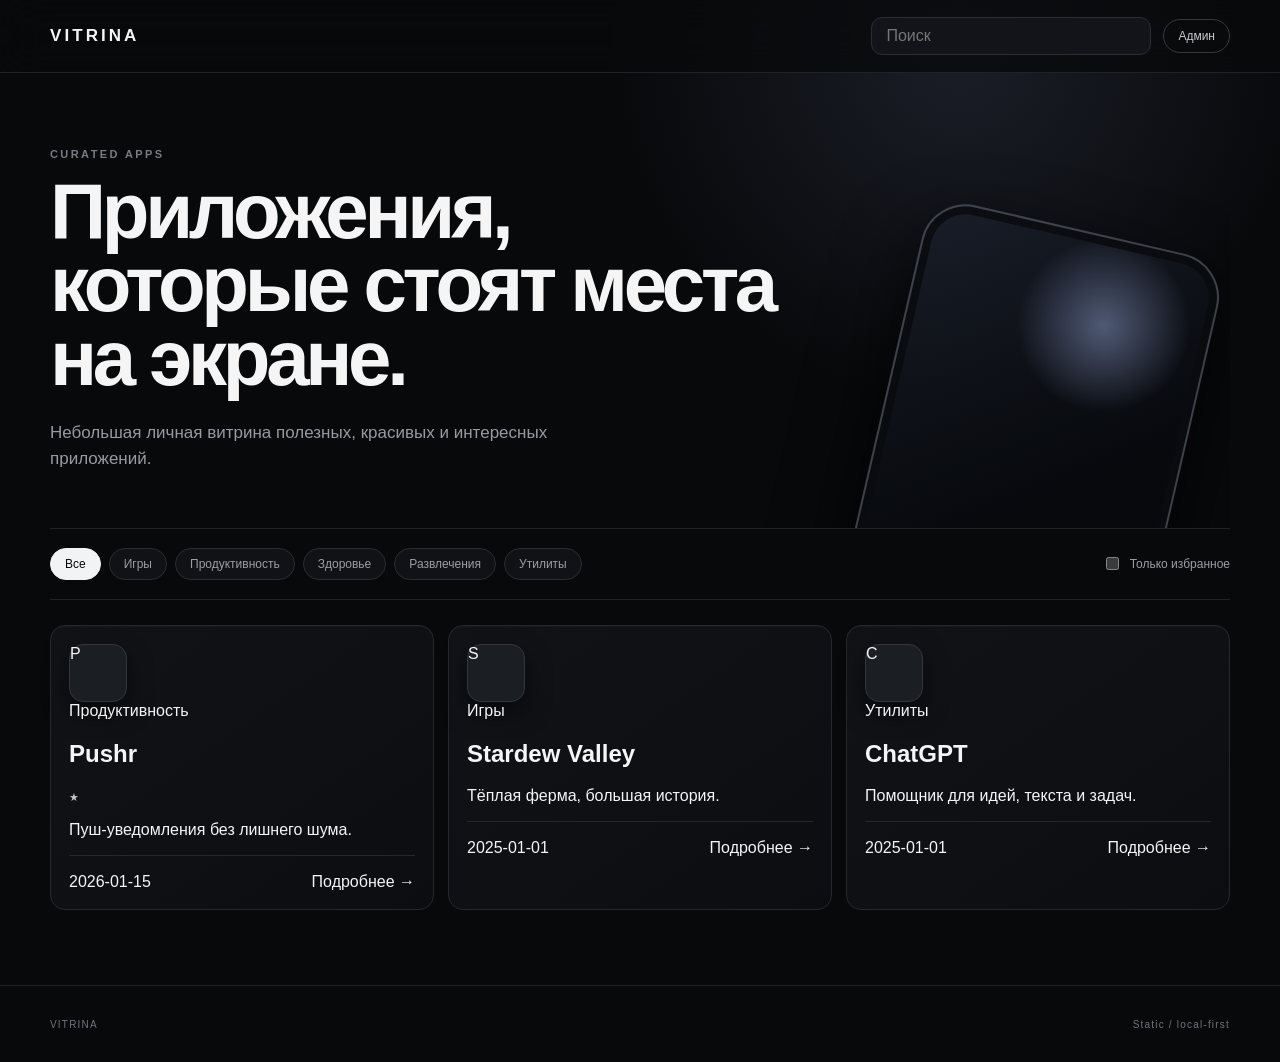
==== commit d4e2acca: "Update index.html" ====
--- a/index.html
+++ b/index.html
@@ -4,52 +4,151 @@
   <meta charset="utf-8">
   <meta name="viewport" content="width=device-width, initial-scale=1">
   <meta name="theme-color" content="#0b0b0d">
-  <meta name="description" content="Vitrina — каталог приложений для iPhone и iPad.">
+
+  <meta
+    name="description"
+    content="Vitrina — каталог приложений для iPhone и iPad."
+  >
+
   <meta property="og:title" content="Vitrina — каталог приложений">
-  <meta property="og:description" content="Подборка приложений для iPhone и iPad.">
+  <meta
+    property="og:description"
+    content="Подборка приложений для iPhone и iPad."
+  >
   <meta property="og:type" content="website">
+
   <title>Vitrina — приложения</title>
+
   <link rel="stylesheet" href="css/style.css">
 </head>
+
 <body>
+
   <header class="site-header">
     <div class="container header-inner">
-      <a class="brand" href="index.html" aria-label="Vitrina — главная">VITRINA</a>
+
+      <a
+        class="brand"
+        href="index.html"
+        aria-label="Vitrina — главная"
+      >
+        VITRINA
+      </a>
+
       <div class="header-actions">
+
         <label class="search-box">
           <span class="sr-only">Поиск</span>
-          <input id="searchInput" type="search" placeholder="Поиск..." autocomplete="off">
+
+          <input
+            id="searchInput"
+            type="search"
+            placeholder="Поиск"
+            autocomplete="off"
+            aria-label="Поиск приложений"
+          >
         </label>
-        <a class="admin-link" href="admin.html">Админ</a>
+
+        <a
+          class="admin-link"
+          href="admin.html"
+        >
+          Админ
+        </a>
+
       </div>
+
     </div>
   </header>
+
   <main class="container">
+
     <section class="hero">
-      <div>
-        <p class="eyebrow">CURATED APPS</p>
-        <h1>Приложения,<br>которые стоят места на экране.</h1>
-        <p class="hero-copy">Небольшая личная витрина полезных, красивых и интересных приложений.</p>
+
+      <div class="hero-content">
+
+        <p class="eyebrow">
+          CURATED APPS
+        </p>
+
+        <h1>
+          Приложения,<br>
+          которые стоят места<br>
+          на экране.
+        </h1>
+
+        <p class="hero-copy">
+          Небольшая личная витрина полезных,
+          красивых и интересных приложений.
+        </p>
+
       </div>
+
     </section>
-    <section class="toolbar" aria-label="Фильтры каталога">
-      <div id="categoryFilters" class="filter-list" role="tablist" aria-label="Категории"></div>
+
+    <section
+      class="toolbar"
+      aria-label="Фильтры каталога"
+    >
+
+      <div
+        id="categoryFilters"
+        class="filter-list"
+        role="tablist"
+        aria-label="Категории"
+      ></div>
+
       <label class="featured-toggle">
-        <input id="featuredOnly" type="checkbox">
-        <span>Только избранное</span>
+
+        <input
+          id="featuredOnly"
+          type="checkbox"
+        >
+
+        <span>
+          Только избранное
+        </span>
+
       </label>
+
     </section>
-    <section id="feed" class="feed-grid" aria-live="polite"></section>
-    <p id="emptyState" class="empty-state" hidden>Ничего не нашлось. Попробуй другой запрос.</p>
+
+    <section
+      id="feed"
+      class="feed-grid"
+      aria-live="polite"
+    ></section>
+
+    <p
+      id="emptyState"
+      class="empty-state"
+      hidden
+    >
+      Ничего не нашлось.
+      Попробуй другой запрос.
+    </p>
+
   </main>
+
   <footer class="site-footer">
+
     <div class="container footer-inner">
-      <span>VITRINA</span>
-      <span>Static / local-first</span>
+
+      <span>
+        VITRINA
+      </span>
+
+      <span>
+        Static / local-first
+      </span>
+
     </div>
+
   </footer>
+
   <script src="js/apps-data.js"></script>
   <script src="js/store.js"></script>
   <script src="js/home.js"></script>
+
 </body>
-</html>
+</html>
--- a/css/style.css
+++ b/css/style.css
@@ -1,463 +1 @@
-* { box-sizing: border-box; }
-
-:root {
-  color-scheme: dark;
-  --bg: #0b0b0d;
-  --panel: #121216;
-  --panel-2: #17171c;
-  --text: #f4f4f5;
-  --muted: #94949c;
-  --line: #29292f;
-  --line-strong: #3a3a42;
-  --radius: 18px;
-  --max: 1180px;
-}
-
-html { scroll-behavior: smooth; }
-
-body {
-  margin: 0;
-  min-width: 320px;
-  background: var(--bg);
-  color: var(--text);
-  font: 15px/1.55 Inter, ui-sans-serif, system-ui, -apple-system, BlinkMacSystemFont, "Segoe UI", sans-serif;
-}
-
-a { color: inherit; text-decoration: none; }
-button, input, textarea, select { font: inherit; }
-button, .button { cursor: pointer; }
-img { max-width: 100%; }
-
-.container {
-  width: min(calc(100% - 32px), var(--max));
-  margin-inline: auto;
-}
-
-.site-header {
-  position: sticky;
-  top: 0;
-  z-index: 10;
-  border-bottom: 1px solid var(--line);
-  background: rgba(11, 11, 13, .88);
-  backdrop-filter: blur(16px);
-  -webkit-backdrop-filter: blur(16px);
-}
-
-.header-inner, .footer-inner {
-  min-height: 72px;
-  display: flex;
-  align-items: center;
-  justify-content: space-between;
-  gap: 18px;
-}
-
-.brand {
-  font-weight: 900;
-  letter-spacing: .12em;
-  font-size: 14px;
-}
-
-.header-actions {
-  display: flex;
-  align-items: center;
-  gap: 12px;
-}
-
-.search-box input {
-  width: min(32vw, 300px);
-  border: 1px solid var(--line);
-  background: var(--panel);
-  color: var(--text);
-  border-radius: 999px;
-  padding: 10px 15px;
-  outline: none;
-}
-
-.search-box input:focus,
-input:focus,
-textarea:focus,
-select:focus {
-  border-color: var(--line-strong);
-  box-shadow: 0 0 0 3px rgba(255,255,255,.05);
-}
-
-.admin-link, .back-link {
-  color: var(--muted);
-  font-size: 13px;
-}
-.admin-link:hover, .back-link:hover { color: var(--text); }
-
-.hero {
-  padding: 90px 0 54px;
-  max-width: 850px;
-}
-
-.eyebrow {
-  margin: 0 0 10px;
-  color: var(--muted);
-  font-size: 11px;
-  font-weight: 800;
-  letter-spacing: .18em;
-  text-transform: uppercase;
-}
-
-.hero h1, .detail h1, .admin-page h1 {
-  margin: 0;
-  font-size: clamp(38px, 7vw, 78px);
-  line-height: .98;
-  letter-spacing: -.045em;
-}
-
-.hero-copy {
-  max-width: 620px;
-  color: var(--muted);
-  font-size: 18px;
-  margin: 22px 0 0;
-}
-
-.toolbar {
-  display: flex;
-  align-items: center;
-  justify-content: space-between;
-  gap: 16px;
-  margin-bottom: 24px;
-  flex-wrap: wrap;
-}
-
-.filter-list {
-  display: flex;
-  gap: 8px;
-  flex-wrap: wrap;
-}
-
-.filter-button {
-  border: 1px solid var(--line);
-  border-radius: 999px;
-  background: transparent;
-  color: var(--muted);
-  padding: 8px 13px;
-}
-.filter-button:hover, .filter-button.active {
-  color: var(--text);
-  border-color: var(--line-strong);
-  background: var(--panel);
-}
-
-.featured-toggle, .checkbox-label {
-  display: inline-flex;
-  align-items: center;
-  gap: 8px;
-  color: var(--muted);
-  white-space: nowrap;
-}
-
-.feed-grid {
-  display: grid;
-  grid-template-columns: repeat(3, minmax(0, 1fr));
-  gap: 14px;
-  padding-bottom: 80px;
-}
-
-.app-card {
-  border: 1px solid var(--line);
-  border-radius: var(--radius);
-  overflow: hidden;
-  background: var(--panel);
-  transition: transform .2s ease, border-color .2s ease;
-}
-.app-card:hover {
-  transform: translateY(-2px);
-  border-color: var(--line-strong);
-}
-
-.app-card-link { display: block; height: 100%; }
-
-.card-top {
-  min-height: 180px;
-  display: flex;
-  justify-content: space-between;
-  align-items: flex-start;
-  padding: 20px;
-  background: var(--panel-2);
-}
-
-.app-icon, .icon-fallback {
-  width: 64px;
-  height: 64px;
-  border-radius: 16px;
-  object-fit: cover;
-  background: #202026;
-}
-.icon-fallback {
-  display: grid;
-  place-items: center;
-  color: var(--muted);
-  font-weight: 800;
-  font-size: 24px;
-}
-
-.category, .badge {
-  border: 1px solid var(--line);
-  background: rgba(0,0,0,.15);
-  border-radius: 999px;
-  color: var(--muted);
-  padding: 5px 9px;
-  font-size: 11px;
-}
-
-.card-body { padding: 20px 20px 12px; }
-.card-title-row {
-  display: flex;
-  align-items: center;
-  justify-content: space-between;
-  gap: 10px;
-}
-.card-body h2 {
-  margin: 0;
-  font-size: 22px;
-  letter-spacing: -.025em;
-}
-.card-body p {
-  color: var(--muted);
-  margin: 7px 0 0;
-}
-.featured-mark { color: var(--text); }
-
-.card-footer {
-  display: flex;
-  justify-content: space-between;
-  gap: 10px;
-  padding: 14px 20px 18px;
-  color: var(--muted);
-  font-size: 12px;
-  border-top: 1px solid var(--line);
-}
-
-.empty-state {
-  padding: 80px 0 120px;
-  text-align: center;
-  color: var(--muted);
-}
-
-.site-footer {
-  border-top: 1px solid var(--line);
-  color: var(--muted);
-  font-size: 12px;
-}
-.footer-inner { min-height: 80px; }
-
-.detail-page { padding: 70px 0 100px; }
-.detail { max-width: 900px; margin: auto; }
-.detail-head {
-  display: grid;
-  grid-template-columns: 100px 1fr;
-  gap: 24px;
-  align-items: center;
-}
-.detail-icon {
-  width: 100px;
-  height: 100px;
-  border-radius: 24px;
-  object-fit: cover;
-  background: var(--panel-2);
-}
-.detail-tagline {
-  margin: 14px 0 0;
-  color: var(--muted);
-  font-size: 19px;
-}
-.detail-meta {
-  display: flex;
-  gap: 12px;
-  flex-wrap: wrap;
-  margin: 30px 0;
-  color: var(--muted);
-  font-size: 13px;
-}
-.detail-description {
-  padding: 28px 0;
-  border-top: 1px solid var(--line);
-  border-bottom: 1px solid var(--line);
-  font-size: 17px;
-  color: #d8d8dc;
-}
-.screenshots { margin-top: 54px; }
-.screenshots h2, .admin-list-section h2, .panel h2 { font-size: 22px; }
-.screenshots-grid {
-  display: grid;
-  grid-template-columns: repeat(2, minmax(0,1fr));
-  gap: 14px;
-}
-.screenshot {
-  margin: 0;
-  border: 1px solid var(--line);
-  border-radius: 16px;
-  overflow: hidden;
-  background: var(--panel);
-  min-height: 180px;
-}
-.screenshot img {
-  width: 100%;
-  display: block;
-}
-
-.button {
-  display: inline-flex;
-  align-items: center;
-  justify-content: center;
-  min-height: 42px;
-  padding: 9px 15px;
-  border: 1px solid var(--line-strong);
-  border-radius: 11px;
-  background: var(--panel);
-  color: var(--text);
-}
-.button:hover { border-color: #55555e; }
-.button.primary { background: var(--text); color: #0b0b0d; border-color: var(--text); }
-.button.danger { color: #ffb4b4; }
-.button.small { min-height: 36px; padding: 7px 11px; font-size: 13px; }
-
-.button-row { display: flex; flex-wrap: wrap; gap: 9px; }
-
-.panel {
-  border: 1px solid var(--line);
-  border-radius: var(--radius);
-  background: var(--panel);
-  padding: 24px;
-}
-.panel.narrow { max-width: 540px; margin: 80px auto; }
-
-.admin-page { padding: 54px 0 100px; }
-.admin-heading {
-  display: flex;
-  justify-content: space-between;
-  align-items: end;
-  gap: 20px;
-  margin-bottom: 30px;
-}
-.admin-page h1 { font-size: clamp(36px, 6vw, 62px); }
-
-.admin-grid {
-  display: grid;
-  grid-template-columns: minmax(0, 1.5fr) minmax(280px, .7fr);
-  gap: 14px;
-}
-.stack { display: flex; flex-direction: column; gap: 16px; }
-
-.form-grid {
-  display: grid;
-  grid-template-columns: repeat(2, minmax(0, 1fr));
-  gap: 12px;
-}
-
-label {
-  display: flex;
-  flex-direction: column;
-  gap: 7px;
-  color: var(--muted);
-  font-size: 13px;
-}
-input, textarea, select {
-  width: 100%;
-  border: 1px solid var(--line);
-  border-radius: 10px;
-  padding: 11px 12px;
-  background: #0e0e11;
-  color: var(--text);
-  outline: none;
-}
-textarea { resize: vertical; }
-.checkbox-row { padding: 3px 0; }
-.file-button { cursor: pointer; }
-.muted { color: var(--muted); }
-.form-error { color: #ff9d9d; margin: 0; }
-.form-status { min-height: 1.5em; color: var(--muted); margin: 0; }
-
-.section-heading {
-  display: flex;
-  justify-content: space-between;
-  align-items: center;
-  gap: 12px;
-}
-.section-heading h2 { margin: 0; }
-
-.admin-list-section { margin-top: 44px; }
-.admin-list {
-  margin-top: 16px;
-  display: grid;
-  gap: 8px;
-}
-.admin-item {
-  display: flex;
-  align-items: center;
-  justify-content: space-between;
-  gap: 14px;
-  border: 1px solid var(--line);
-  border-radius: 14px;
-  padding: 12px;
-  background: var(--panel);
-}
-.admin-item-main {
-  display: flex;
-  align-items: center;
-  gap: 12px;
-  min-width: 0;
-}
-.admin-icon {
-  width: 48px;
-  height: 48px;
-  border-radius: 12px;
-  object-fit: cover;
-  flex: 0 0 auto;
-}
-.admin-item h3 { margin: 0; font-size: 15px; }
-.admin-item p { margin: 2px 0 0; color: var(--muted); font-size: 12px; }
-
-.not-found { margin: 80px auto; max-width: 650px; text-align: center; }
-.image-error { background: var(--panel-2); min-height: 120px; }
-
-.sr-only {
-  position: absolute;
-  width: 1px;
-  height: 1px;
-  padding: 0;
-  margin: -1px;
-  overflow: hidden;
-  clip: rect(0,0,0,0);
-  white-space: nowrap;
-  border: 0;
-}
-
-@media (max-width: 900px) {
-  .feed-grid { grid-template-columns: repeat(2, minmax(0, 1fr)); }
-  .admin-grid { grid-template-columns: 1fr; }
-}
-
-@media (max-width: 640px) {
-  .container { width: min(calc(100% - 20px), var(--max)); }
-  .header-inner { min-height: 62px; }
-  .header-actions { flex: 1; justify-content: end; }
-  .search-box { flex: 1; }
-  .search-box input { width: 100%; }
-  .admin-link { display: none; }
-
-  .hero { padding: 58px 0 40px; }
-  .hero h1 { font-size: 42px; }
-  .hero-copy { font-size: 16px; }
-
-  .feed-grid { grid-template-columns: 1fr; }
-  .card-top { min-height: 150px; }
-  .screenshots-grid { grid-template-columns: 1fr; }
-
-  .detail-page { padding: 44px 0 70px; }
-  .detail-head { grid-template-columns: 72px 1fr; gap: 15px; }
-  .detail-icon { width: 72px; height: 72px; border-radius: 18px; }
-  .detail h1 { font-size: 42px; }
-  .detail-tagline { font-size: 16px; }
-
-  .form-grid { grid-template-columns: 1fr; }
-  .admin-heading { align-items: start; }
-  .admin-page h1 { font-size: 40px; }
-  .admin-item { align-items: flex-start; flex-direction: column; }
-  .admin-item .button-row { width: 100%; }
-}
+*{box-sizing:border-box} :root{color-scheme:dark;font-family:-apple-system,BlinkMacSystemFont,"SF Pro Display","Segoe UI",sans-serif;--bg:#08090b;--panel:#101114;--line:#292c31;--muted:#858992;--text:#f5f5f6} html{scroll-behavior:smooth}body{margin:0;min-height:100vh;background:radial-gradient(circle at 75% 5%,#1b1e28 0,transparent 25%),#08090b;color:var(--text);overflow-x:hidden}a{color:inherit;text-decoration:none}button,input,textarea{font:inherit}.container{width:min(1180px,calc(100% - 48px));margin:auto}.site-header{position:sticky;top:0;z-index:20;background:rgba(8,9,11,.78);backdrop-filter:blur(22px);-webkit-backdrop-filter:blur(22px);border-bottom:1px solid #202227}.header-inner{min-height:72px;display:flex;align-items:center;justify-content:space-between;gap:20px}.brand{font-size:17px;font-weight:900;letter-spacing:.18em}.header-actions{display:flex;align-items:center;gap:12px}.search-box{position:relative}.search-box input{width:280px;height:38px;border:1px solid #2a2d33;border-radius:11px;background:#121419;color:#fff;padding:0 14px;outline:0}.search-box input:focus{border-color:#60646d}.admin-link{font-size:12px;border:1px solid #363940;border-radius:999px;padding:9px 14px;color:#c7c9ce}.hero{position:relative;min-height:420px;display:flex;align-items:center;padding:75px 0 55px;border-bottom:1px solid #202227;overflow:hidden}.hero h1{margin:0;font-size:clamp(44px,7vw,78px);line-height:.94;letter-spacing:-.055em}.eyebrow{margin:0 0 15px;color:#777b84;font-size:11px;font-weight:800;letter-spacing:.22em}.hero-copy{max-width:550px;margin:25px 0 0;color:#979aa2;font-size:17px;line-height:1.55}.hero:after{content:"";position:absolute;right:4%;bottom:-130px;width:300px;height:430px;border:2px solid #4a4f5a;border-radius:45px;transform:rotate(13deg);background:radial-gradient(circle at 65% 20%,#626e90,transparent 22%),linear-gradient(145deg,#1b202c,#07090d 62%);box-shadow:0 30px 80px #000,inset 0 0 0 8px #0a0c10;opacity:.8}.toolbar{display:flex;align-items:center;justify-content:space-between;gap:18px;padding:19px 0;border-bottom:1px solid #202227}.filter-list{display:flex;flex-wrap:wrap;gap:8px}.filter-button{border:1px solid #292c32;border-radius:999px;background:#101216;color:#9b9ea6;padding:8px 14px;font-size:12px;cursor:pointer}.filter-button.active{background:#f2f3f4;color:#08090b;border-color:#f2f3f4}.featured-toggle{display:flex;align-items:center;gap:8px;color:#9b9ea6;font-size:12px}.feed-grid{display:grid;grid-template-columns:repeat(3,minmax(0,1fr));gap:14px;padding:25px 0 75px}.app-card{min-height:285px;padding:18px;display:flex;flex-direction:column;border:1px solid #25282e;border-radius:15px;background:linear-gradient(145deg,#111317,#0b0d10);box-shadow:inset 0 1px 0 rgba(255,255,255,.025);transition:.22s}.app-card:hover{transform:translateY(-3px);border-color:#4b4f58}.app-top{display:flex;gap:13px;align-items:center}.app-icon{width:58px;height:58px;flex:0 0 58px;border-radius:14px;object-fit:cover;background:#1b1e23;border:1px solid #33363d;box-shadow:0 10px 24px #0008}.app-title{margin:0;font-size:17px}.app-category{margin:5px 0 0;color:#747881;font-size:11px}.app-description{margin:18px 0;color:#92959d;font-size:13px;line-height:1.55}.card-footer{margin-top:auto;padding-top:17px;border-top:1px solid #24272c;display:flex;justify-content:space-between}.featured-mark{font-size:11px;color:#c1c4ca}.open-link{font-size:12px;font-weight:700}.empty-state{text-align:center;color:#777b84;padding:75px 0 100px}.site-footer{border-top:1px solid #202227}.footer-inner{min-height:76px;display:flex;justify-content:space-between;align-items:center;color:#70747d;font-size:10px;letter-spacing:.12em}.app-detail{padding:58px 0 90px}.detail-header{display:flex;align-items:center;gap:20px;padding-bottom:30px;border-bottom:1px solid #292c32}.detail-icon{width:92px;height:92px;border-radius:22px;object-fit:cover;background:#191c21;border:1px solid #34373e;box-shadow:0 18px 35px #0008}.detail-title{margin:0;font-size:44px;letter-spacing:-.045em}.detail-category{margin:0 0 7px;color:#777b84;font-size:11px;letter-spacing:.15em;text-transform:uppercase}.detail-actions{margin-left:auto}.detail-description{max-width:720px;color:#a0a3ab;line-height:1.7;font-size:16px;padding:28px 0}.detail-meta{display:grid;grid-template-columns:1fr 1fr;border:1px solid #292c32;border-radius:15px;overflow:hidden;margin-bottom:32px}.meta-item{padding:18px;border-right:1px solid #292c32}.meta-item:last-child{border:0}.meta-label{display:block;color:#70747d;font-size:10px;text-transform:uppercase;letter-spacing:.12em;margin-bottom:7px}.meta-value{font-size:13px}.screenshots{display:grid;grid-template-columns:repeat(4,1fr);gap:12px}.screenshot-frame{padding:8px;border:1px solid #292c32;border-radius:14px;background:#0d0f12}.screenshot-frame img{display:block;width:100%;border-radius:9px}.button{display:inline-flex;align-items:center;justify-content:center;border:1px solid #34373e;border-radius:10px;background:#15171b;color:#eee;padding:10px 14px;font-size:12px;font-weight:700;cursor:pointer}.button-primary{background:#f1f2f3;color:#08090b;border-color:#f1f2f3}.admin-page{padding:45px 0 80px}.admin-card{padding:28px;border:1px solid #292c32;border-radius:18px;background:#101216;box-shadow:0 30px 70px #0006}.admin-heading{display:flex;justify-content:space-between;padding-bottom:25px;border-bottom:1px solid #292c32}.admin-heading h1{margin:0;font-size:36px;letter-spacing:-.04em}.muted{color:#777b84}.admin-actions{display:flex;flex-wrap:wrap;gap:9px;margin:18px 0}.field{display:grid;gap:8px;margin:15px 0;color:#8f939c;font-size:11px}.field input,.field textarea{width:100%;border:1px solid #2c2f35;border-radius:10px;background:#111318;color:#f4f4f5;outline:0;padding:12px}.field textarea{min-height:100px;resize:vertical}.form-grid{display:grid;grid-template-columns:1fr 1fr;gap:15px}.admin-list{display:grid;gap:8px;margin-top:28px}.admin-item{display:flex;justify-content:space-between;gap:14px;padding:14px;border:1px solid #292c32;border-radius:11px;background:#0d0f12}.form-error{color:#d99}.sr-only{position:absolute;width:1px;height:1px;padding:0;margin:-1px;overflow:hidden;clip:rect(0,0,0,0)}[hidden]{display:none!important}@media(max-width:900px){.feed-grid{grid-template-columns:repeat(2,1fr)}.hero:after{right:-90px;opacity:.4}.screenshots{grid-template-columns:repeat(2,1fr)}}@media(max-width:620px){.container{width:calc(100% - 24px)}.header-inner{min-height:62px}.search-box input{width:150px}.hero{min-height:480px;padding:60px 0 40px;align-items:flex-start}.hero h1{font-size:47px}.hero:after{width:220px;height:320px;right:-70px;bottom:-35px}.toolbar{align-items:flex-start;flex-direction:column}.feed-grid{grid-template-columns:1fr}.detail-header{flex-wrap:wrap;align-items:flex-start}.detail-actions{width:100%;margin:0}.detail-title{font-size:36px}.detail-meta{grid-template-columns:1fr}.meta-item{border-right:0;border-bottom:1px solid #292c32}.meta-item:last-child{border-bottom:0}.screenshots{grid-template-columns:1fr 1fr}.form-grid{grid-template-columns:1fr}.admin-card{padding:19px}}
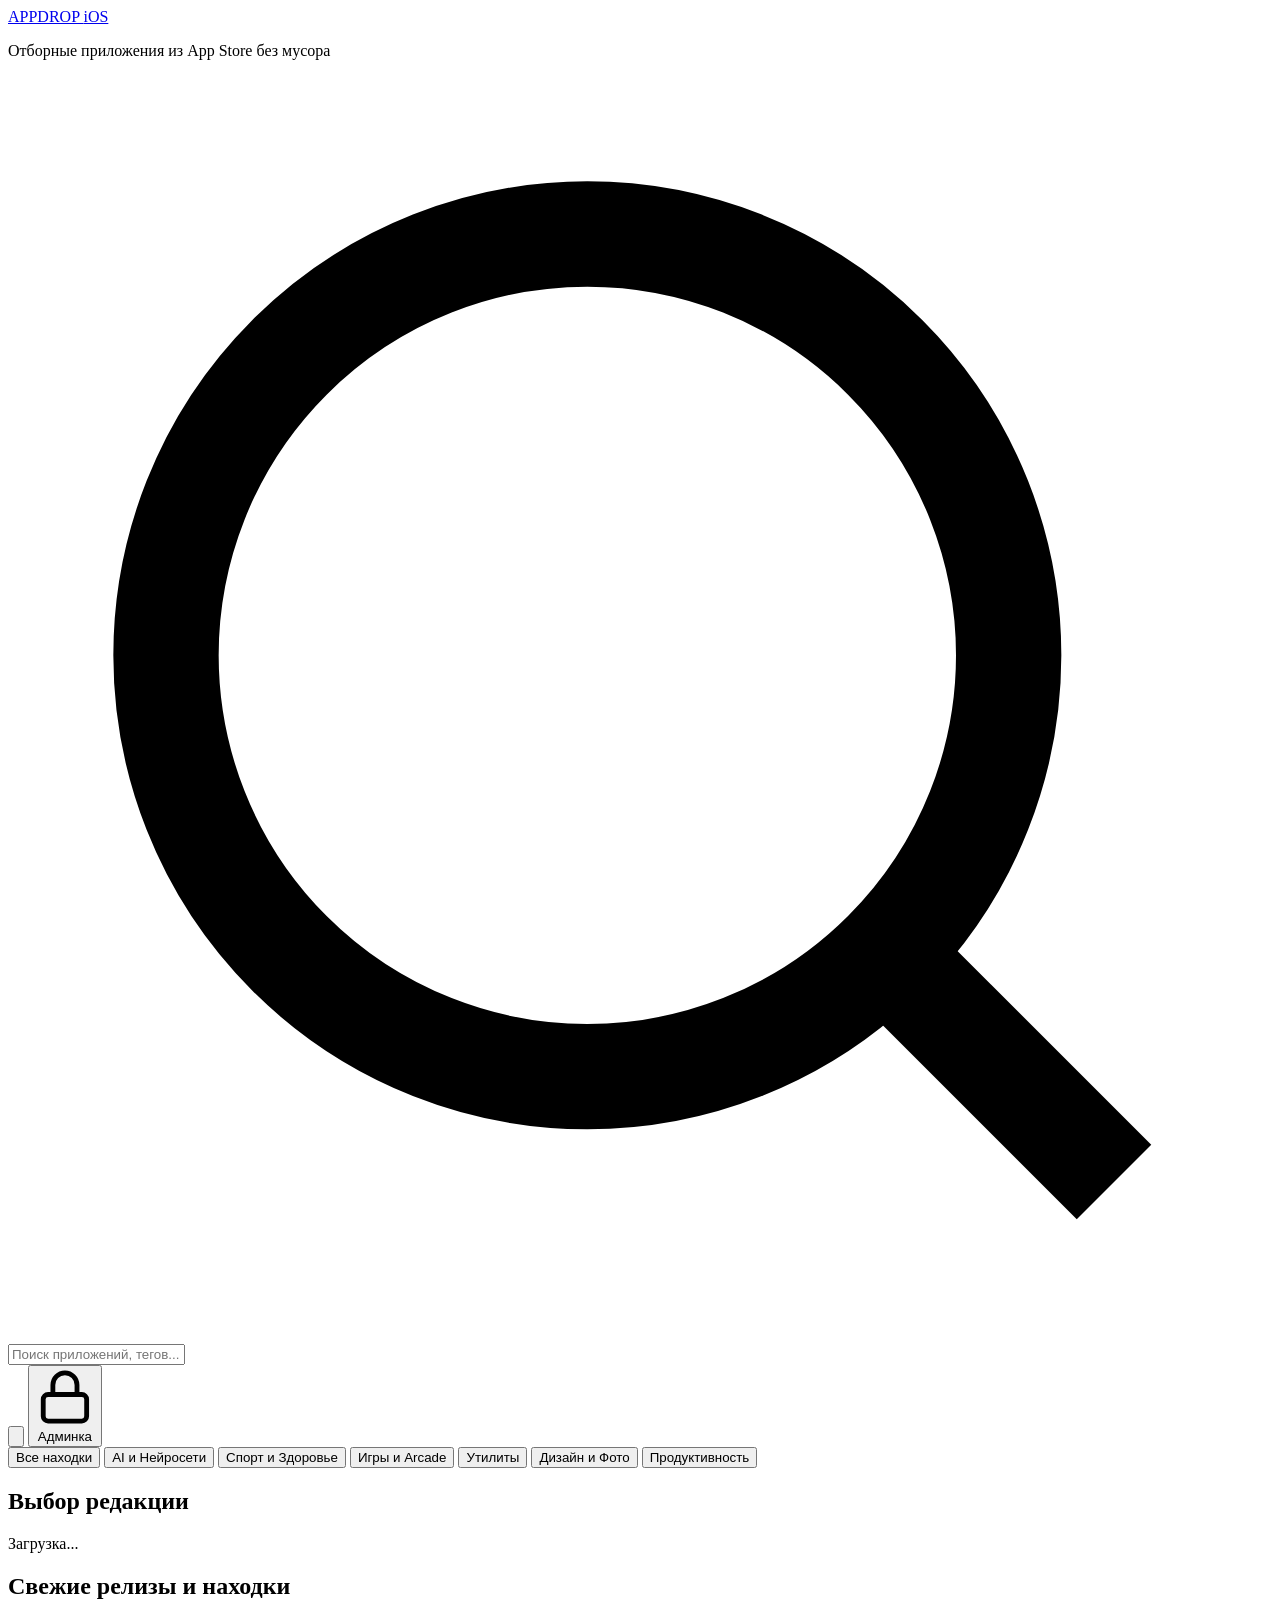
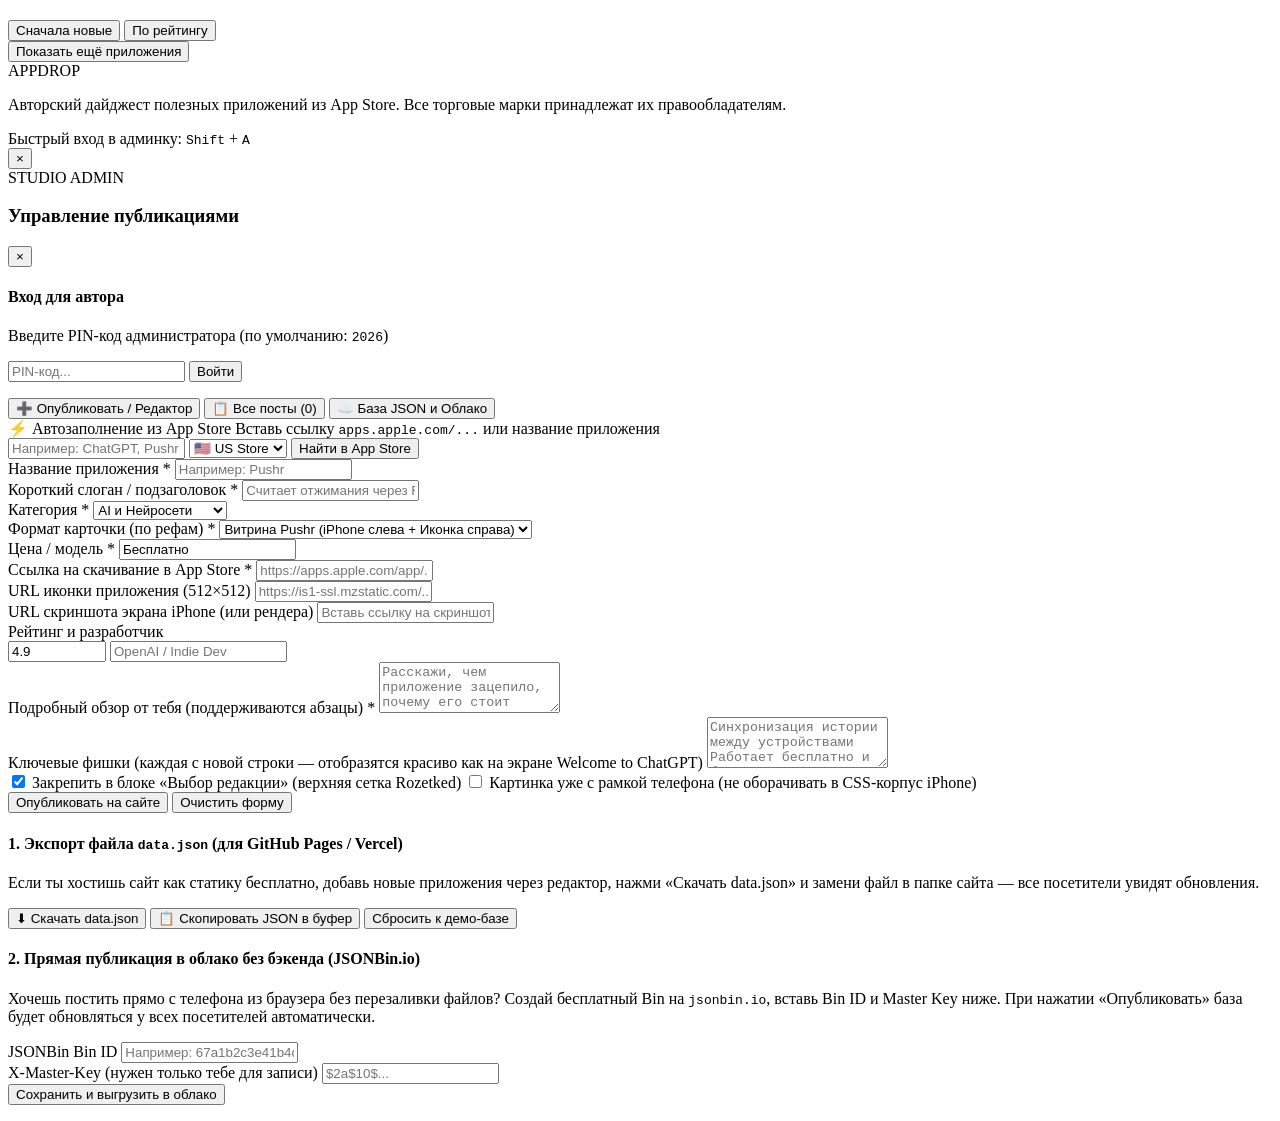
==== commit b066490e: "Create index.html" ====
--- a/index.html
+++ b/index.html
@@ -1,154 +1,321 @@
-<!doctype html>
-<html lang="ru">
+<!DOCTYPE html>
+<html lang="ru" data-theme="dark">
 <head>
-  <meta charset="utf-8">
-  <meta name="viewport" content="width=device-width, initial-scale=1">
-  <meta name="theme-color" content="#0b0b0d">
-
-  <meta
-    name="description"
-    content="Vitrina — каталог приложений для iPhone и iPad."
-  >
-
-  <meta property="og:title" content="Vitrina — каталог приложений">
-  <meta
-    property="og:description"
-    content="Подборка приложений для iPhone и iPad."
-  >
-  <meta property="og:type" content="website">
-
-  <title>Vitrina — приложения</title>
-
-  <link rel="stylesheet" href="css/style.css">
+  <meta charset="UTF-8" />
+  <meta name="viewport" content="width=device-width, initial-scale=1.0" />
+  <title>APPDROP — Редакционный каталог лучших iOS-приложений</title>
+  <!-- Шрифт Manrope -->
+  <link rel="preconnect" href="https://fonts.googleapis.com">
+  <link rel="preconnect" href="https://fonts.gstatic.com" crossorigin>
+  <link href="https://fonts.googleapis.com/css2?family=Manrope:wght@400;500;600;700;800&display=swap" rel="stylesheet">
+  <link rel="stylesheet" href="style.css" />
 </head>
-
 <body>
 
+  <!-- ВЕРХНЯЯ НАВИГАЦИЯ (В СТИЛЕ ROZETKED) -->
   <header class="site-header">
     <div class="container header-inner">
-
-      <a
-        class="brand"
-        href="index.html"
-        aria-label="Vitrina — главная"
-      >
-        VITRINA
-      </a>
+      <div class="brand-group">
+        <a href="#" class="logo" id="resetFilterLogo">
+          <span class="logo-dot"></span>
+          APPDROP
+          <span class="logo-badge">iOS</span>
+        </a>
+        <p class="brand-tagline">Отборные приложения из App Store без мусора</p>
+      </div>
 
       <div class="header-actions">
-
-        <label class="search-box">
-          <span class="sr-only">Поиск</span>
-
-          <input
-            id="searchInput"
-            type="search"
-            placeholder="Поиск"
-            autocomplete="off"
-            aria-label="Поиск приложений"
-          >
-        </label>
-
-        <a
-          class="admin-link"
-          href="admin.html"
-        >
-          Админ
-        </a>
-
-      </div>
-
+        <!-- Поиск -->
+        <div class="search-box">
+          <svg class="search-icon" viewBox="0 0 24 24" fill="none" stroke="currentColor" stroke-width="2">
+            <circle cx="11" cy="11" r="8"></circle>
+            <line x1="21" y1="21" x2="16.65" y2="16.65"></line>
+          </svg>
+          <input type="text" id="searchInput" placeholder="Поиск приложений, тегов..." autocomplete="off" />
+        </div>
+
+        <!-- Переключатель темы (Dark OLED / Studio White как на рефах) -->
+        <button class="icon-btn" id="themeToggleBtn" title="Переключить тему (Тёмная / Студийная светлая)">
+          <svg class="sun-icon" viewBox="0 0 24 24" fill="none" stroke="currentColor" stroke-width="2">
+            <circle cx="12" cy="12" r="5"></circle>
+            <path d="M12 1v2M12 21v2M4.22 4.22l1.42 1.42M18.36 18.36l1.42 1.42M1 12h2M21 12h2M4.22 19.78l1.42-1.42M18.36 5.64l1.42-1.42"></path>
+          </svg>
+        </button>
+
+        <!-- Кнопка входа в админку -->
+        <button class="admin-trigger-btn" id="openAdminBtn" title="Панель администратора (Shift + A)">
+          <svg viewBox="0 0 24 24" fill="none" stroke="currentColor" stroke-width="2">
+            <rect x="3" y="11" width="18" height="11" rx="2" ry="2"></rect>
+            <path d="M7 11V7a5 5 0 0 1 10 0v4"></path>
+          </svg>
+          <span>Админка</span>
+        </button>
+      </div>
+    </div>
+
+    <!-- Полоса рубрик как на Rozetked -->
+    <div class="categories-bar">
+      <div class="container categories-scroll" id="categoryPills">
+        <button class="cat-pill active" data-category="all">Все находки</button>
+        <button class="cat-pill" data-category="AI и Нейросети">AI и Нейросети</button>
+        <button class="cat-pill" data-category="Спорт и Здоровье">Спорт и Здоровье</button>
+        <button class="cat-pill" data-category="Игры и Arcade">Игры и Arcade</button>
+        <button class="cat-pill" data-category="Утилиты">Утилиты</button>
+        <button class="cat-pill" data-category="Дизайн и Фото">Дизайн и Фото</button>
+        <button class="cat-pill" data-category="Продуктивность">Продуктивность</button>
+      </div>
     </div>
   </header>
 
-  <main class="container">
-
-    <section class="hero">
-
-      <div class="hero-content">
-
-        <p class="eyebrow">
-          CURATED APPS
-        </p>
-
-        <h1>
-          Приложения,<br>
-          которые стоят места<br>
-          на экране.
-        </h1>
-
-        <p class="hero-copy">
-          Небольшая личная витрина полезных,
-          красивых и интересных приложений.
-        </p>
-
-      </div>
-
+  <!-- ОСНОВНОЙ КОНТЕНТ -->
+  <main class="container main-content">
+
+    <!-- Блок "Главное / Выбор редакции" (верхний ряд Rozetked) -->
+    <section class="featured-section" id="featuredSection">
+      <div class="section-header">
+        <div class="section-title-wrap">
+          <span class="pulse-indicator"></span>
+          <h2 class="section-title">Выбор редакции</h2>
+        </div>
+        <span class="section-meta" id="totalAppsCounter">Загрузка...</span>
+      </div>
+      <div class="featured-grid" id="featuredGrid"></div>
     </section>
 
-    <section
-      class="toolbar"
-      aria-label="Фильтры каталога"
-    >
-
-      <div
-        id="categoryFilters"
-        class="filter-list"
-        role="tablist"
-        aria-label="Категории"
-      ></div>
-
-      <label class="featured-toggle">
-
-        <input
-          id="featuredOnly"
-          type="checkbox"
-        >
-
-        <span>
-          Только избранное
-        </span>
-
-      </label>
-
+    <!-- Основная лента публикаций (с пагинацией как на Rozetked) -->
+    <section class="feed-section">
+      <div class="section-header">
+        <h2 class="section-title">Свежие релизы и находки</h2>
+        <div class="sort-controls">
+          <button class="sort-btn active" data-sort="newest">Сначала новые</button>
+          <button class="sort-btn" data-sort="rating">По рейтингу</button>
+        </div>
+      </div>
+
+      <div class="feed-grid" id="feedGrid"></div>
+
+      <!-- Пагинация / Загрузить ещё -->
+      <div class="pagination-wrap" id="paginationWrap">
+        <button class="load-more-btn" id="loadMoreBtn">Показать ещё приложения</button>
+        <div class="page-numbers" id="pageNumbers"></div>
+      </div>
     </section>
 
-    <section
-      id="feed"
-      class="feed-grid"
-      aria-live="polite"
-    ></section>
-
-    <p
-      id="emptyState"
-      class="empty-state"
-      hidden
-    >
-      Ничего не нашлось.
-      Попробуй другой запрос.
-    </p>
-
   </main>
 
+  <!-- ПОДВАЛ САЙТА -->
   <footer class="site-footer">
-
     <div class="container footer-inner">
-
-      <span>
-        VITRINA
-      </span>
-
-      <span>
-        Static / local-first
-      </span>
-
-    </div>
-
+      <div class="footer-left">
+        <div class="logo">
+          <span class="logo-dot"></span>
+          APPDROP
+        </div>
+        <p class="footer-desc">Авторский дайджест полезных приложений из App Store. Все торговые марки принадлежат их правообладателям.</p>
+      </div>
+      <div class="footer-right">
+        <span class="hotkey-hint">Быстрый вход в админку: <kbd>Shift</kbd> + <kbd>A</kbd></span>
+      </div>
+    </div>
   </footer>
 
-  <script src="js/apps-data.js"></script>
-  <script src="js/store.js"></script>
-  <script src="js/home.js"></script>
-
+  <!-- МОДАЛЬНОЕ ОКНО: ДЕТАЛЬНЫЙ ОБЗОР ПРИЛОЖЕНИЯ + QR-КОД -->
+  <div class="modal-backdrop" id="appDetailModal" aria-hidden="true">
+    <div class="modal-card detail-modal-card">
+      <button class="modal-close" id="closeDetailModal" aria-label="Закрыть">&times;</button>
+      <div id="appDetailContent"></div>
+    </div>
+  </div>
+
+  <!-- МОДАЛЬНОЕ ОКНО: АДМИН-ПАНЕЛЬ (ДОБАВЛЕНИЕ / РЕДАКТИРОВАНИЕ / ИМПОРТ ИЗ APP STORE) -->
+  <div class="modal-backdrop" id="adminModal" aria-hidden="true">
+    <div class="modal-card admin-modal-card">
+      <div class="admin-modal-header">
+        <div>
+          <span class="admin-badge">STUDIO ADMIN</span>
+          <h3>Управление публикациями</h3>
+        </div>
+        <button class="modal-close" id="closeAdminModal" aria-label="Закрыть">&times;</button>
+      </div>
+
+      <!-- Экран ввода PIN-кода -->
+      <div id="adminAuthView" class="admin-auth-view">
+        <div class="auth-box">
+          <h4>Вход для автора</h4>
+          <p>Введите PIN-код администратора (по умолчанию: <code>2026</code>)</p>
+          <div class="pin-input-row">
+            <input type="password" id="adminPinInput" placeholder="PIN-код..." maxlength="16" />
+            <button class="primary-btn" id="adminLoginBtn">Войти</button>
+          </div>
+          <p class="auth-error" id="adminAuthError"></p>
+        </div>
+      </div>
+
+      <!-- Основной интерфейс админки -->
+      <div id="adminPanelView" class="admin-panel-view hidden">
+        <!-- Вкладки админки -->
+        <div class="admin-tabs">
+          <button class="admin-tab active" data-tab="editor">➕ Опубликовать / Редактор</button>
+          <button class="admin-tab" data-tab="list">📋 Все посты (<span id="adminPostsCount">0</span>)</button>
+          <button class="admin-tab" data-tab="sync">☁️ База JSON и Облако</button>
+        </div>
+
+        <!-- ВКЛАДКА 1: РЕДАКТОР И АВТОПОИСК В APP STORE -->
+        <div class="admin-tab-content active" id="tab-editor">
+          <!-- Умный импорт из App Store -->
+          <div class="appstore-autofill-box">
+            <div class="autofill-header">
+              <span class="sparkle-badge">⚡ Автозаполнение из App Store</span>
+              <span class="autofill-sub">Вставь ссылку <code>apps.apple.com/...</code> или название приложения</span>
+            </div>
+            <div class="autofill-controls">
+              <input type="text" id="itunesQueryInput" placeholder="Например: ChatGPT, Pushr или ссылка на App Store..." />
+              <select id="itunesCountrySelect" title="Регион App Store">
+                <option value="us">🇺🇸 US Store</option>
+                <option value="ru">🇷🇺 RU Store</option>
+                <option value="kz">🇰🇿 KZ Store</option>
+              </select>
+              <button type="button" class="secondary-btn" id="itunesSearchBtn">Найти в App Store</button>
+            </div>
+            <!-- Результаты поиска в App Store -->
+            <div id="itunesResultsList" class="itunes-results-list hidden"></div>
+          </div>
+
+          <!-- Форма публикации -->
+          <form id="appPostForm" class="admin-form">
+            <input type="hidden" id="postIdInput" />
+
+            <div class="form-row two-col">
+              <div class="form-group">
+                <label>Название приложения *</label>
+                <input type="text" id="appNameInput" required placeholder="Например: Pushr" />
+              </div>
+              <div class="form-group">
+                <label>Короткий слоган / подзаголовок *</label>
+                <input type="text" id="appTaglineInput" required placeholder="Считает отжимания через Face ID" />
+              </div>
+            </div>
+
+            <div class="form-row three-col">
+              <div class="form-group">
+                <label>Категория *</label>
+                <select id="appCategoryInput">
+                  <option value="AI и Нейросети">AI и Нейросети</option>
+                  <option value="Спорт и Здоровье">Спорт и Здоровье</option>
+                  <option value="Игры и Arcade">Игры и Arcade</option>
+                  <option value="Утилиты">Утилиты</option>
+                  <option value="Дизайн и Фото">Дизайн и Фото</option>
+                  <option value="Продуктивность">Продуктивность</option>
+                </select>
+              </div>
+              <div class="form-group">
+                <label>Формат карточки (по рефам) *</label>
+                <select id="appLayoutInput">
+                  <option value="split">Витрина Pushr (iPhone слева + Иконка справа)</option>
+                  <option value="mockup">Карточка с iPhone (как реф ChatGPT / Library)</option>
+                  <option value="editorial">Стандартная Rozetked (превью + статья)</option>
+                </select>
+              </div>
+              <div class="form-group">
+                <label>Цена / модель *</label>
+                <input type="text" id="appPriceInput" value="Бесплатно" placeholder="Бесплатно / 299 ₽" />
+              </div>
+            </div>
+
+            <div class="form-row two-col">
+              <div class="form-group">
+                <label>Ссылка на скачивание в App Store *</label>
+                <input type="url" id="appStoreUrlInput" required placeholder="https://apps.apple.com/app/..." />
+              </div>
+              <div class="form-group">
+                <label>URL иконки приложения (512×512)</label>
+                <input type="url" id="appIconUrlInput" placeholder="https://is1-ssl.mzstatic.com/..." />
+              </div>
+            </div>
+
+            <div class="form-row two-col">
+              <div class="form-group">
+                <label>URL скриншота экрана iPhone (или рендера)</label>
+                <input type="url" id="appScreenshotUrlInput" placeholder="Вставь ссылку на скриншот или оставь для встроенного демо" />
+              </div>
+              <div class="form-group">
+                <label>Рейтинг и разработчик</label>
+                <div class="inline-inputs">
+                  <input type="number" id="appRatingInput" step="0.1" min="1" max="5" value="4.9" placeholder="4.9" style="width:90px" />
+                  <input type="text" id="appDeveloperInput" placeholder="OpenAI / Indie Dev" />
+                </div>
+              </div>
+            </div>
+
+            <div class="form-group">
+              <label>Подробный обзор от тебя (поддерживаются абзацы) *</label>
+              <textarea id="appDescriptionInput" rows="3" required placeholder="Расскажи, чем приложение зацепило, почему его стоит скачать и какие фишки внутри..."></textarea>
+            </div>
+
+            <div class="form-group">
+              <label>Ключевые фишки (каждая с новой строки — отобразятся красиво как на экране Welcome to ChatGPT)</label>
+              <textarea id="appHighlightsInput" rows="3" placeholder="Синхронизация истории между устройствами&#10;Работает бесплатно и без рекламы&#10;Минималистичный OLED-интерфейс"></textarea>
+            </div>
+
+            <div class="form-check-row">
+              <label class="checkbox-label">
+                <input type="checkbox" id="appFeaturedInput" checked />
+                <span>Закрепить в блоке «Выбор редакции» (верхняя сетка Rozetked)</span>
+              </label>
+              <label class="checkbox-label">
+                <input type="checkbox" id="appRawImageInput" />
+                <span>Картинка уже с рамкой телефона (не оборачивать в CSS-корпус iPhone)</span>
+              </label>
+            </div>
+
+            <div class="form-actions">
+              <button type="submit" class="primary-btn" id="savePostBtn">Опубликовать на сайте</button>
+              <button type="button" class="ghost-btn" id="resetFormBtn">Очистить форму</button>
+            </div>
+          </form>
+        </div>
+
+        <!-- ВКЛАДКА 2: СПИСОК ОПУБЛИКОВАННЫХ ПОСТОВ -->
+        <div class="admin-tab-content" id="tab-list">
+          <div class="admin-posts-list" id="adminPostsList"></div>
+        </div>
+
+        <!-- ВКЛАДКА 3: СИНХРОНИЗАЦИЯ И ЭКСПОРТ JSON -->
+        <div class="admin-tab-content" id="tab-sync">
+          <div class="sync-grid">
+            <div class="sync-card">
+              <h4>1. Экспорт файла <code>data.json</code> (для GitHub Pages / Vercel)</h4>
+              <p>Если ты хостишь сайт как статику бесплатно, добавь новые приложения через редактор, нажми «Скачать data.json» и замени файл в папке сайта — все посетители увидят обновления.</p>
+              <div class="sync-btn-row">
+                <button type="button" class="primary-btn" id="downloadJsonBtn">⬇ Скачать data.json</button>
+                <button type="button" class="secondary-btn" id="copyJsonBtn">📋 Скопировать JSON в буфер</button>
+                <button type="button" class="ghost-btn" id="resetDefaultDataBtn">Сбросить к демо-базе</button>
+              </div>
+            </div>
+
+            <div class="sync-card">
+              <h4>2. Прямая публикация в облако без бэкенда (JSONBin.io)</h4>
+              <p>Хочешь постить прямо с телефона из браузера без перезаливки файлов? Создай бесплатный Bin на <code>jsonbin.io</code>, вставь Bin ID и Master Key ниже. При нажатии «Опубликовать» база будет обновляться у всех посетителей автоматически.</p>
+              <div class="form-group">
+                <label>JSONBin Bin ID</label>
+                <input type="text" id="jsonBinIdInput" placeholder="Например: 67a1b2c3e41b4d34e4..." />
+              </div>
+              <div class="form-group">
+                <label>X-Master-Key (нужен только тебе для записи)</label>
+                <input type="password" id="jsonBinKeyInput" placeholder="$2a$10$..." />
+              </div>
+              <div class="sync-btn-row">
+                <button type="button" class="primary-btn" id="saveCloudConfigBtn">Сохранить и выгрузить в облако</button>
+              </div>
+              <p id="cloudSyncStatus" class="sync-status"></p>
+            </div>
+          </div>
+        </div>
+
+      </div>
+    </div>
+  </div>
+
+  <script src="app.js"></script>
 </body>
-</html>+</html>
